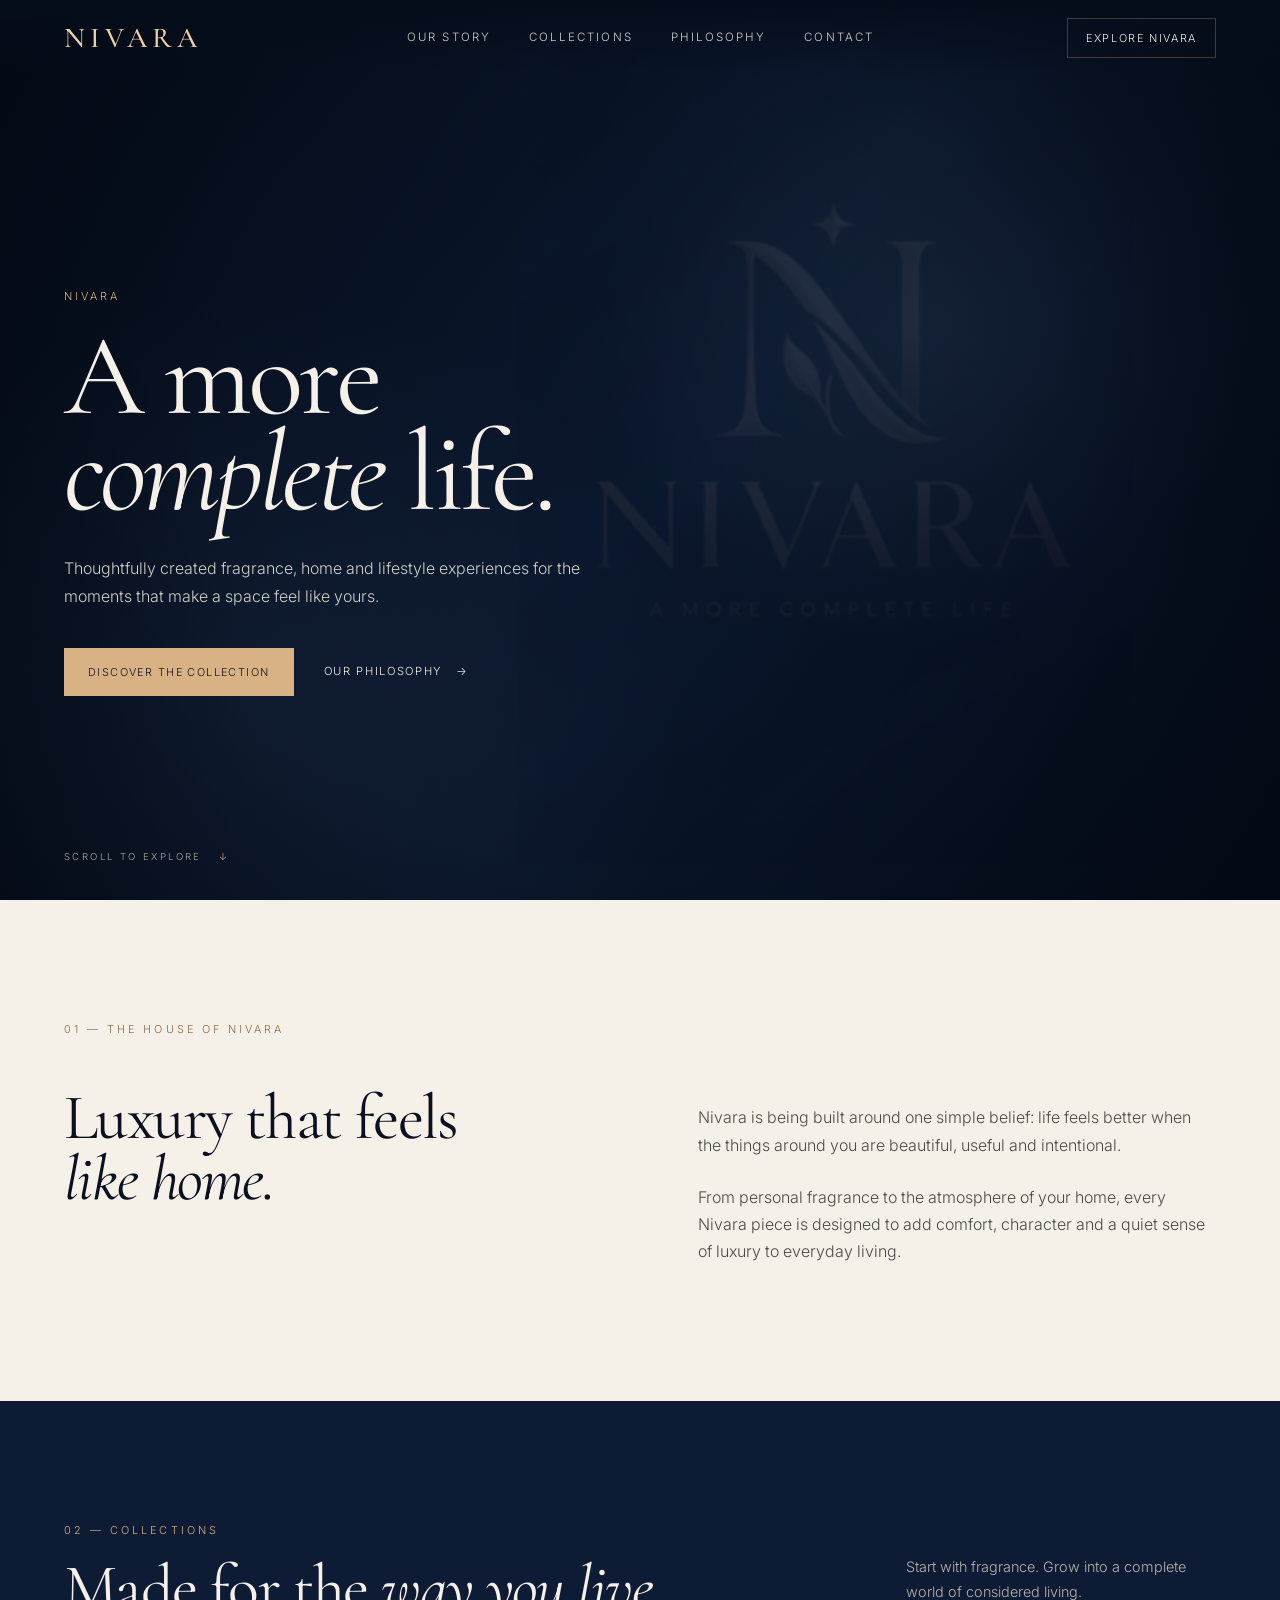
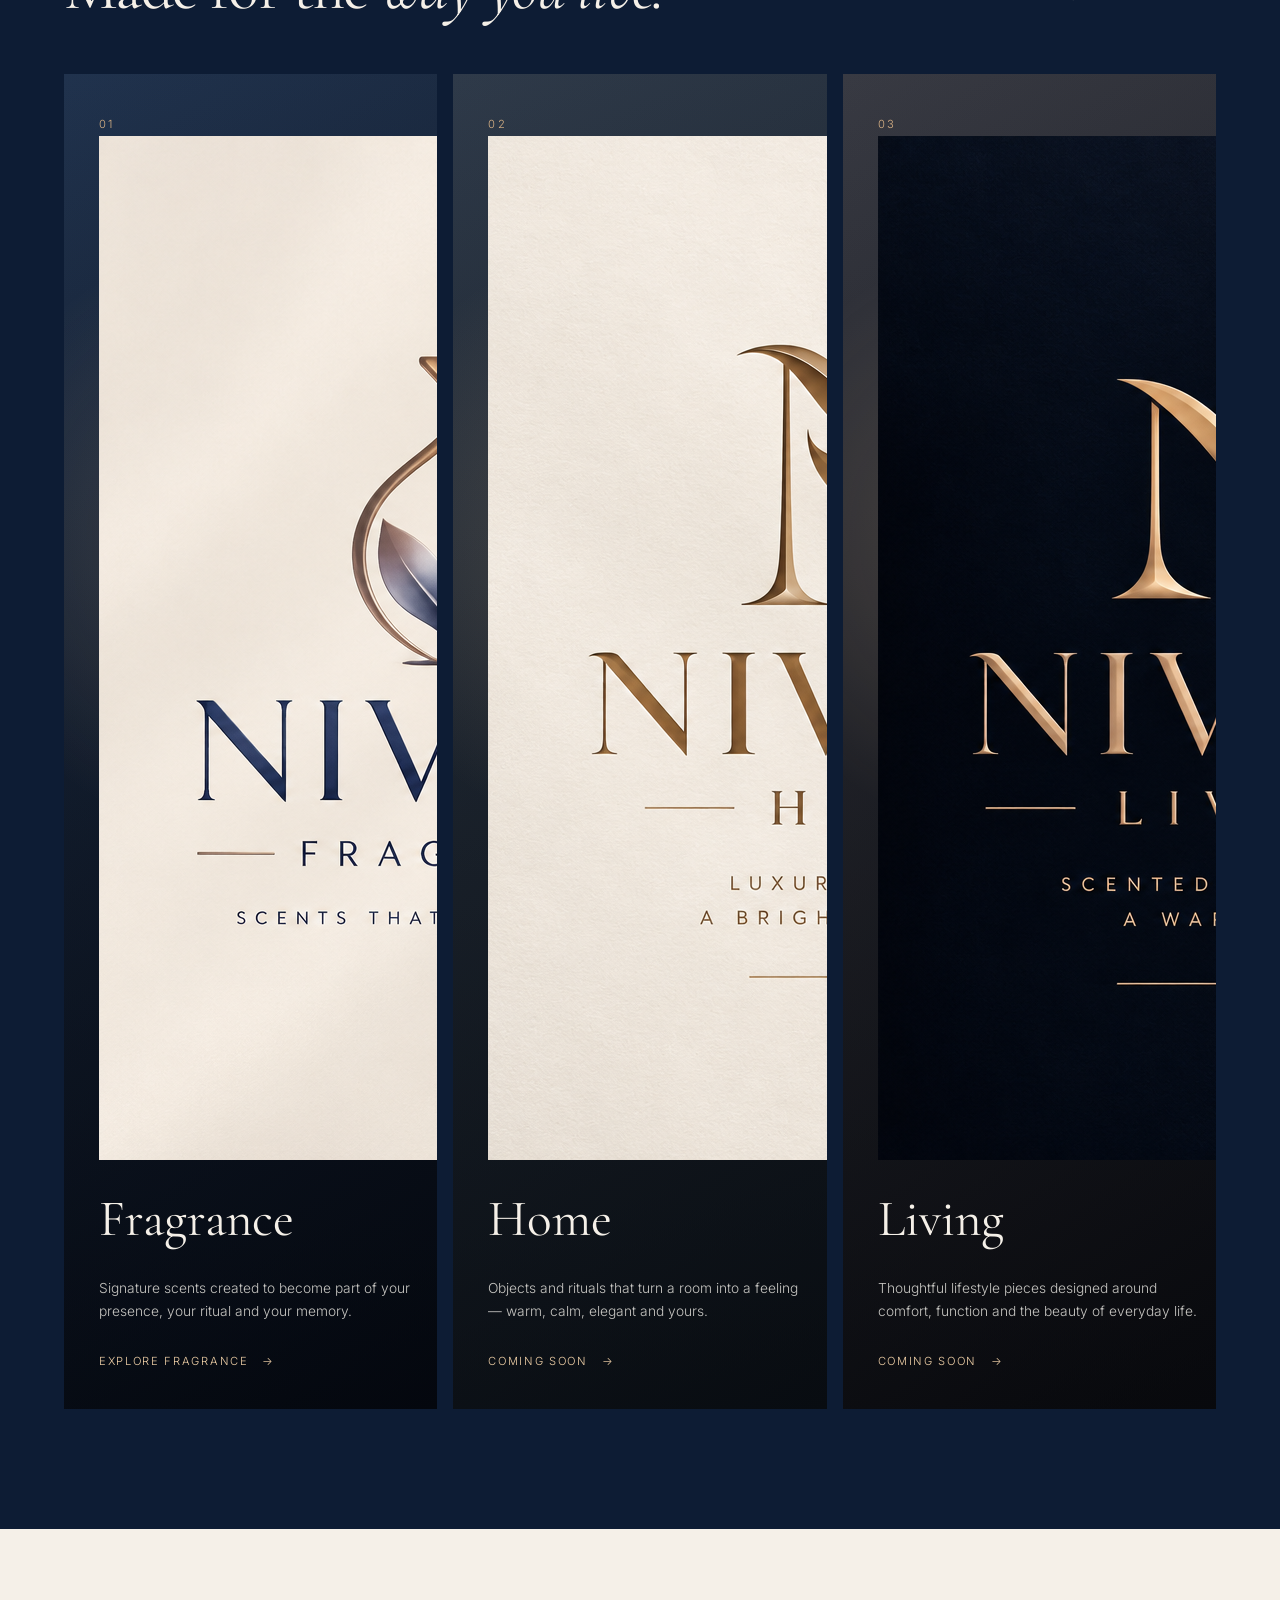
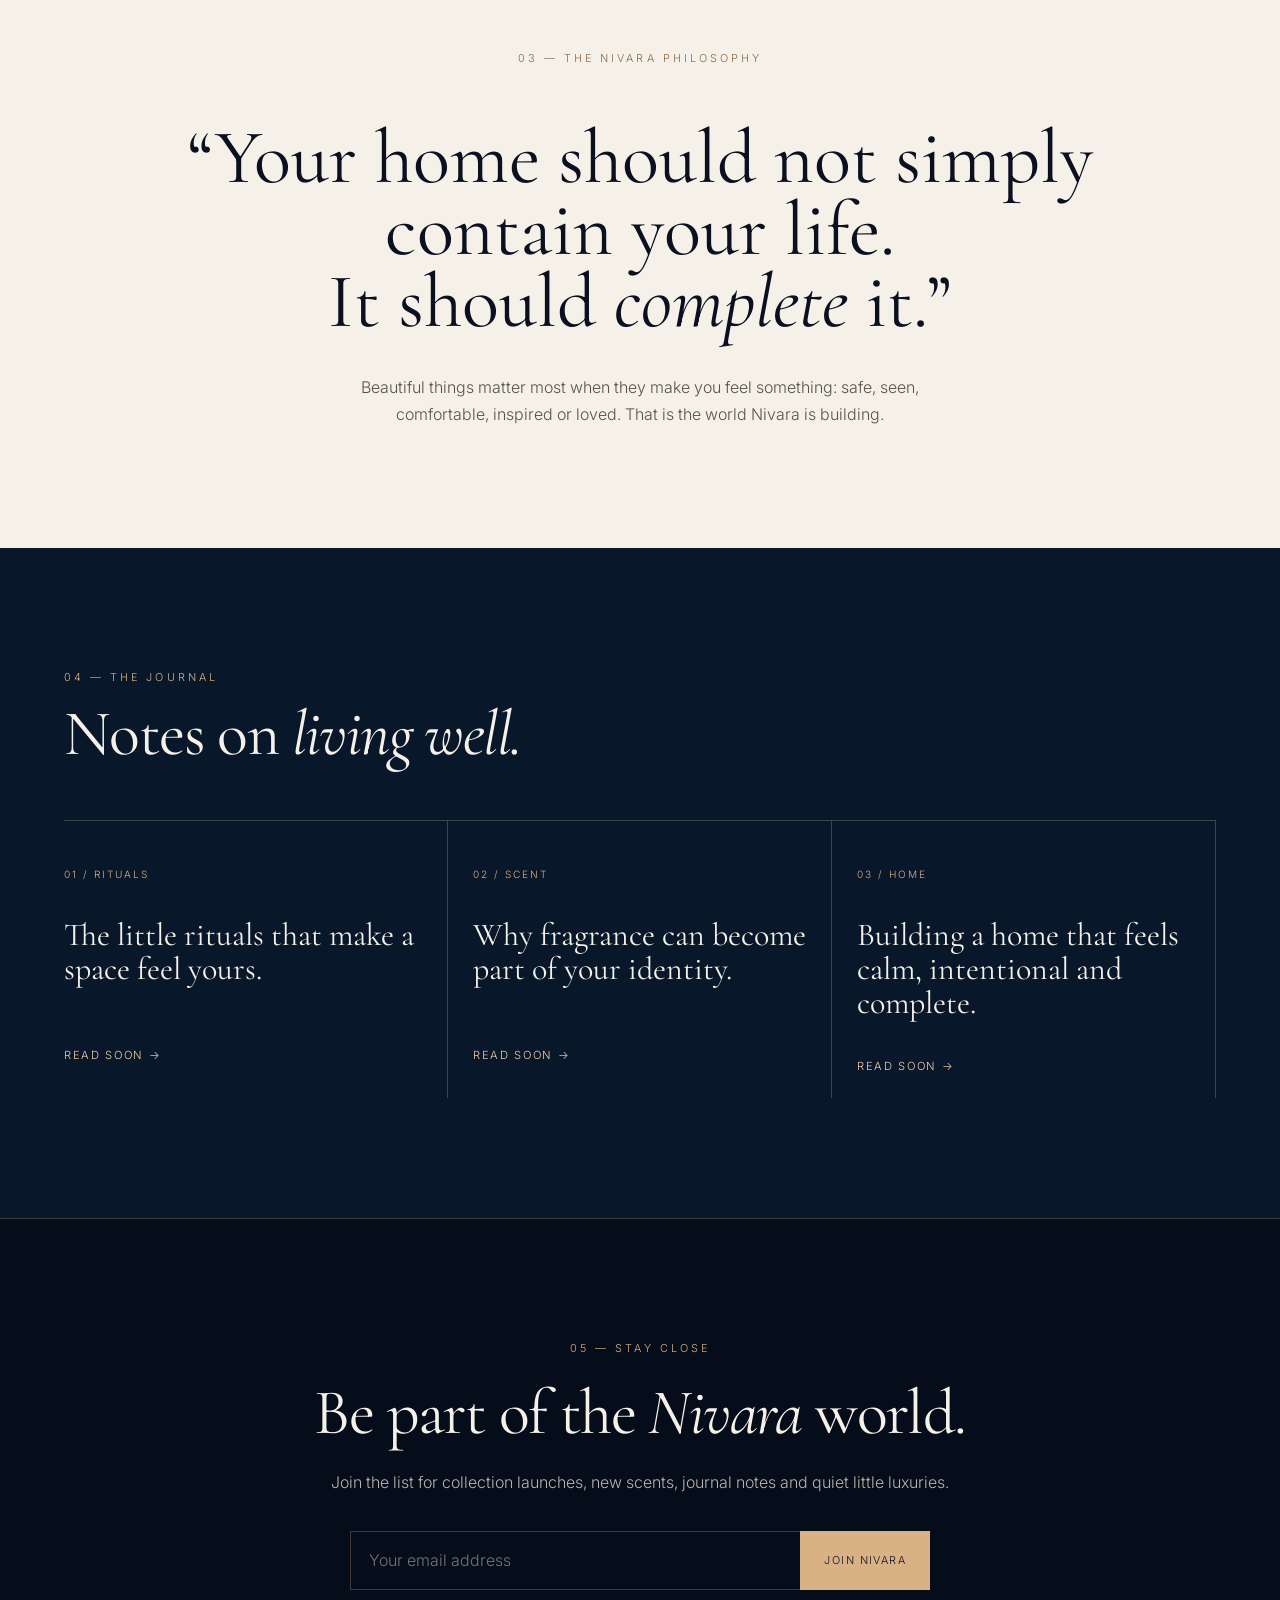
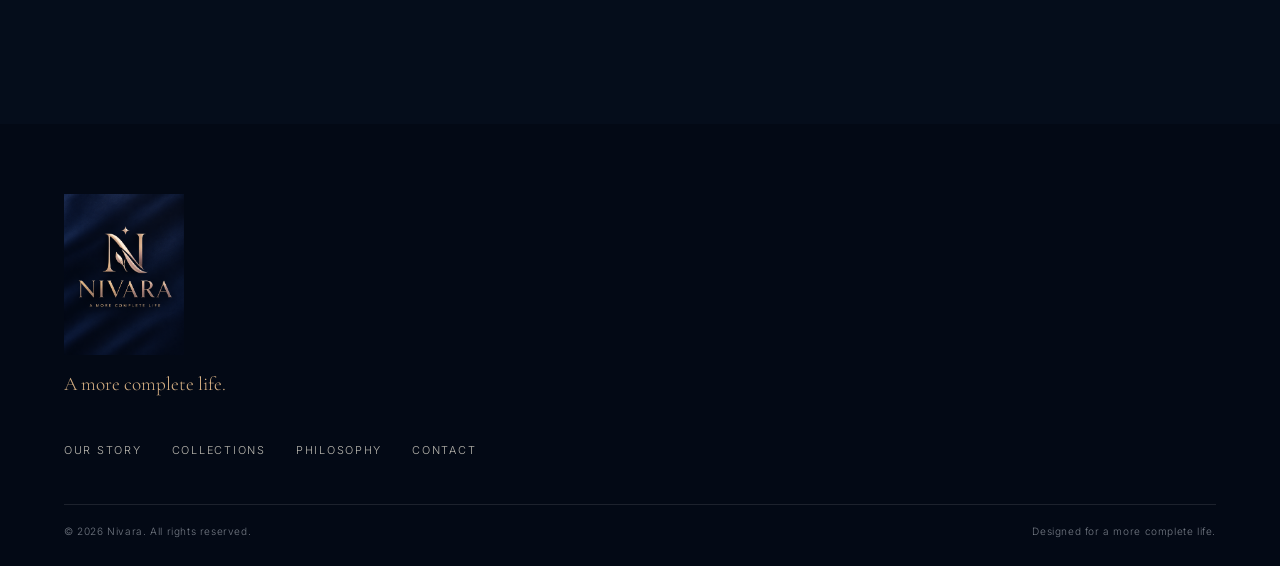
==== index.html @ 8390ea7c "Add logos to collection cards in index.html" ====
<!DOCTYPE html>
<html lang="en">
<head>
  <meta charset="UTF-8">
  <meta name="viewport" content="width=device-width, initial-scale=1.0">
  <meta name="description" content="Nivara — A more complete life. Discover considered fragrance, home and lifestyle pieces designed to make everyday living feel more beautiful, comfortable and complete.">
  <title>NIVARA — A More Complete Life</title>
  <link rel="icon" href="nivara-logo.png">
  <link rel="preconnect" href="https://fonts.googleapis.com">
  <link rel="preconnect" href="https://fonts.gstatic.com" crossorigin>
  <link href="https://fonts.googleapis.com/css2?family=Cormorant+Garamond:wght@400;500;600&family=Inter:wght@300;400;500;600&display=swap" rel="stylesheet">
  <link rel="stylesheet" href="style.css">
</head>
<body>
  <header class="site-header" id="top">
    <a class="brand brand-wordmark" href="#top" aria-label="Nivara home">NIVARA</a>
    <button class="menu-toggle" aria-label="Open menu" aria-expanded="false">☰</button>
    <nav class="nav" aria-label="Main navigation">
      <a href="#story">Our Story</a>
      <a href="#collections">Collections</a>
      <a href="#philosophy">Philosophy</a>
      <a href="#contact">Contact</a>
    </nav>
    <a class="header-cta" href="#collections">Explore Nivara</a>
  </header>

  <main>
    <section class="hero">
      <div class="hero-overlay"></div>
      <div class="hero-content">
        <p class="eyebrow">NIVARA</p>
        <h1>A more<br><em>complete</em> life.</h1>
        <p class="hero-copy">Thoughtfully created fragrance, home and lifestyle experiences for the moments that make a space feel like yours.</p>
        <div class="hero-actions">
          <a class="button button-gold" href="#collections">Discover the collection</a>
          <a class="text-link" href="#story">Our philosophy <span>→</span></a>
        </div>
      </div>
      <div class="scroll-note">SCROLL TO EXPLORE <span>↓</span></div>
    </section>

    <section class="intro section" id="story">
      <div class="section-kicker">01 — THE HOUSE OF NIVARA</div>
      <div class="intro-grid">
        <div>
          <h2>Luxury that feels<br><em>like home.</em></h2>
        </div>
        <div class="intro-text">
          <p>Nivara is being built around one simple belief: life feels better when the things around you are beautiful, useful and intentional.</p>
          <p>From personal fragrance to the atmosphere of your home, every Nivara piece is designed to add comfort, character and a quiet sense of luxury to everyday living.</p>
        </div>
      </div>
    </section>

    <section class="collections section" id="collections">
      <div class="section-heading">
        <div>
          <div class="section-kicker">02 — COLLECTIONS</div>
          <h2>Made for the <em>way you live.</em></h2>
        </div>
        <p>Start with fragrance. Grow into a complete world of considered living.</p>
      </div>

      <div class="collection-grid">
        <article class="collection-card fragrance">
          <div class="card-content">
            <span class="card-number">01</span>
            <img
  class="collection-logo"
  src="NIVARA%20FRAGRANCE%20LOGO.png"
  alt="Nivara Fragrance logo"
>
            <h3>Fragrance</h3>
            <p>Signature scents created to become part of your presence, your ritual and your memory.</p>
            <a href="#contact">Explore fragrance <span>→</span></a>
          </div>
        </article>

        <article class="collection-card home">
          <div class="card-content">
            <span class="card-number">02</span>
            <img
  class="collection-logo"
  src="NIVARA%20HOME%20LOGO.png"
  alt="Nivara Home logo"
>
            <h3>Home</h3>
            <p>Objects and rituals that turn a room into a feeling — warm, calm, elegant and yours.</p>
            <a href="#contact">Coming soon <span>→</span></a>
          </div>
        </article>

        <article class="collection-card living">
          <div class="card-content">
            <span class="card-number">03</span>
            <img
  class="collection-logo"
  src="NIVARA%20LIVING%20LOGO.png"
  alt="Nivara Living logo"
>
            <h3>Living</h3>
            <p>Thoughtful lifestyle pieces designed around comfort, function and the beauty of everyday life.</p>
            <a href="#contact">Coming soon <span>→</span></a>
          </div>
        </article>
      </div>
    </section>

    <section class="manifesto section" id="philosophy">
      <div class="manifesto-inner">
        <div class="section-kicker">03 — THE NIVARA PHILOSOPHY</div>
        <blockquote>“Your home should not simply contain your life.<br>It should <em>complete</em> it.”</blockquote>
        <p>Beautiful things matter most when they make you feel something: safe, seen, comfortable, inspired or loved. That is the world Nivara is building.</p>
      </div>
    </section>

    <section class="journal section">
      <div class="section-heading">
        <div>
          <div class="section-kicker">04 — THE JOURNAL</div>
          <h2>Notes on <em>living well.</em></h2>
        </div>
      </div>
      <div class="journal-grid">
        <article>
          <span>01 / RITUALS</span>
          <h3>The little rituals that make a space feel yours.</h3>
          <a href="#contact">Read soon →</a>
        </article>
        <article>
          <span>02 / SCENT</span>
          <h3>Why fragrance can become part of your identity.</h3>
          <a href="#contact">Read soon →</a>
        </article>
        <article>
          <span>03 / HOME</span>
          <h3>Building a home that feels calm, intentional and complete.</h3>
          <a href="#contact">Read soon →</a>
        </article>
      </div>
    </section>

    <section class="newsletter section" id="contact">
      <div class="newsletter-inner">
        <div class="section-kicker">05 — STAY CLOSE</div>
        <h2>Be part of the <em>Nivara</em> world.</h2>
        <p>Join the list for collection launches, new scents, journal notes and quiet little luxuries.</p>
        <form id="newsletter-form">
          <label class="sr-only" for="email">Email address</label>
          <input id="email" type="email" placeholder="Your email address" required>
          <button class="button button-gold" type="submit">Join Nivara</button>
        </form>
        <small id="form-message" aria-live="polite"></small>
      </div>
    </section>
  </main>

  <footer class="footer">
    <div class="footer-brand">
      <img src="nivara-logo.png" alt="Nivara">
      <p>A more complete life.</p>
    </div>
    <div class="footer-links">
      <a href="#story">Our Story</a>
      <a href="#collections">Collections</a>
      <a href="#philosophy">Philosophy</a>
      <a href="#contact">Contact</a>
    </div>
    <div class="footer-bottom">
      <span>© <span id="year"></span> Nivara. All rights reserved.</span>
      <span>Designed for a more complete life.</span>
    </div>
  </footer>

  <script src="script.js"></script>
</body>
</html>
---- style.css ----
:root {
  --navy: #071326;
  --navy-2: #0d1c34;
  --ink: #0a1020;
  --cream: #f5f0e8;
  --muted: #b8b5ae;
  --gold: #d8b184;
  --gold-light: #f0d0a7;
  --line: rgba(216, 177, 132, .28);
  --white: #fffaf2;
  --max: 1240px;
}

* { box-sizing: border-box; }
html { scroll-behavior: smooth; }
body {
  margin: 0;
  background: var(--navy);
  color: var(--cream);
  font-family: Inter, Arial, sans-serif;
  font-weight: 300;
  line-height: 1.7;
}
a { color: inherit; text-decoration: none; }
button, input { font: inherit; }

.site-header {
  position: absolute;
  inset: 0 0 auto;
  z-index: 50;
  display: grid;
  grid-template-columns: 150px 1fr auto;
  align-items: center;
  gap: 30px;
  padding: 18px 5vw;
  background: linear-gradient(180deg, rgba(5,13,27,.94), rgba(5,13,27,.45), transparent);
}
.brand-wordmark {
  color: var(--gold-light);
  font-family: "Cormorant Garamond", Georgia, serif;
  font-size: 1.8rem;
  font-weight: 500;
  letter-spacing: .18em;
  line-height: 1;
}
.nav {
  justify-self: center;
  display: flex;
  gap: 38px;
  font-size: .72rem;
  letter-spacing: .18em;
  text-transform: uppercase;
}
.nav a { opacity: .85; transition: color .25s, opacity .25s; }
.nav a:hover { color: var(--gold-light); opacity: 1; }
.header-cta {
  border: 1px solid var(--line);
  padding: 10px 18px;
  font-size: .68rem;
  letter-spacing: .15em;
  text-transform: uppercase;
}
.menu-toggle { display: none; background: none; border: 0; color: var(--cream); font-size: 1.5rem; }

.hero {
  min-height: 100vh;
  position: relative;
  display: grid;
  place-items: center;
  overflow: hidden;
  background:
    radial-gradient(circle at 72% 36%, rgba(69,93,128,.22), transparent 30%),
    radial-gradient(circle at 20% 80%, rgba(42,62,93,.28), transparent 34%),
    linear-gradient(120deg, #050d1b, #0b1930 54%, #050d1b);
}
.hero::before {
  content: "";
  position: absolute;
  inset: 0;
  background-image: url("nivara-logo.png");
  background-repeat: no-repeat;
  background-position: 78% 50%;
  background-size: min(48vw, 620px);
  opacity: .07;
  filter: blur(1px);
}
.hero-overlay {
  position: absolute; inset: 0;
  background: radial-gradient(circle at center, transparent 0, rgba(3,8,17,.2) 55%, rgba(3,8,17,.72) 100%);
}
.hero-content {
  position: relative;
  z-index: 2;
  width: min(var(--max), 90vw);
  padding-top: 8vh;
}
.eyebrow, .section-kicker {
  color: var(--gold);
  font-size: .68rem;
  letter-spacing: .28em;
  text-transform: uppercase;
}
.hero h1 {
  font-family: "Cormorant Garamond", Georgia, serif;
  font-size: clamp(4rem, 9vw, 8.8rem);
  font-weight: 400;
  line-height: .83;
  letter-spacing: -.035em;
  margin: 24px 0 35px;
}
em { font-weight: 400; }
.hero-copy {
  max-width: 530px;
  color: #d0cfc9;
  font-size: 1rem;
}
.hero-actions { display: flex; align-items: center; gap: 30px; margin-top: 38px; }
.button {
  display: inline-block;
  border: 1px solid var(--gold);
  padding: 14px 23px;
  cursor: pointer;
  letter-spacing: .13em;
  text-transform: uppercase;
  font-size: .68rem;
}
.button-gold { background: var(--gold); color: #101523; }
.text-link, .collection-card a, .journal a {
  font-size: .7rem;
  letter-spacing: .15em;
  text-transform: uppercase;
}
.text-link span, .collection-card a span { margin-left: 9px; }
.scroll-note {
  position: absolute;
  z-index: 2;
  bottom: 35px;
  left: 5vw;
  font-size: .6rem;
  letter-spacing: .25em;
  color: #aaa9a5;
}
.scroll-note span { margin-left: 12px; color: var(--gold); }

.section { padding: 120px 5vw; }
.intro { background: var(--cream); color: var(--ink); }
.intro .section-kicker { color: #8c6845; }
.intro-grid, .section-heading {
  max-width: var(--max);
  margin: 0 auto;
}
.intro-grid {
  display: grid;
  grid-template-columns: 1fr 1fr;
  gap: 9vw;
  margin-top: 50px;
}
h2 {
  font-family: "Cormorant Garamond", Georgia, serif;
  font-weight: 400;
  font-size: clamp(3rem, 5vw, 5.3rem);
  line-height: .95;
  letter-spacing: -.025em;
  margin: 0;
}
.intro-text { max-width: 520px; font-size: 1rem; color: #4b4b49; }
.intro-text p + p { margin-top: 25px; }

.collections { background: var(--navy-2); }
.section-heading {
  display: flex;
  justify-content: space-between;
  align-items: end;
  gap: 50px;
  margin-bottom: 55px;
}
.section-heading h2 { margin-top: 18px; }
.section-heading > p { max-width: 310px; color: var(--muted); font-size: .9rem; }
.collection-grid {
  max-width: var(--max);
  margin: auto;
  display: grid;
  grid-template-columns: repeat(3, 1fr);
  gap: 16px;
}
.collection-card {
  min-height: 520px;
  position: relative;
  overflow: hidden;
  display: flex;
  align-items: end;
  background: #101f38;
}
.collection-card::before {
  content: "";
  position: absolute;
  inset: 0;
  background: radial-gradient(circle at 50% 35%, rgba(222,186,143,.22), transparent 34%),
              linear-gradient(160deg, rgba(255,255,255,.04), rgba(0,0,0,.52));
  transition: transform .6s;
}
.collection-card:hover::before { transform: scale(1.06); }
.collection-card.fragrance { background: linear-gradient(145deg, #172a46, #080f1d); }
.collection-card.home { background: linear-gradient(145deg, #263242, #111923); }
.collection-card.living { background: linear-gradient(145deg, #30323b, #10121a); }
.card-content { position: relative; z-index: 2; padding: 35px; }
.card-number { color: var(--gold); font-size: .7rem; letter-spacing: .2em; }
.card-label { font-size: .62rem; letter-spacing: .25em; color: #c9c4bb; }
.card-content h3 {
  font-family: "Cormorant Garamond", Georgia, serif;
  font-size: 3.2rem;
  font-weight: 400;
  margin: 8px 0;
}
.card-content p:not(.card-label) { color: #c7c6c2; font-size: .86rem; max-width: 320px; }
.collection-card a { color: var(--gold-light); display: inline-block; margin-top: 15px; }

.manifesto {
  background: var(--cream);
  color: var(--ink);
  text-align: center;
}
.manifesto-inner { max-width: 920px; margin: auto; }
.manifesto .section-kicker { color: #8c6845; }
blockquote {
  margin: 55px 0 35px;
  font-family: "Cormorant Garamond", Georgia, serif;
  font-size: clamp(2.8rem, 6vw, 6rem);
  line-height: .94;
  font-weight: 400;
}
.manifesto-inner > p { max-width: 620px; margin: auto; color: #55534f; }

.journal { background: #09172b; }
.journal-grid {
  max-width: var(--max);
  margin: 0 auto;
  display: grid;
  grid-template-columns: repeat(3, 1fr);
  border-top: 1px solid var(--line);
}
.journal-grid article { padding: 38px 25px 20px 0; border-right: 1px solid var(--line); }
.journal-grid article + article { padding-left: 25px; }
.journal-grid span { color: var(--gold); font-size: .63rem; letter-spacing: .2em; }
.journal-grid h3 {
  font-family: "Cormorant Garamond", Georgia, serif;
  font-weight: 400;
  font-size: 2rem;
  line-height: 1.05;
  min-height: 90px;
}
.journal-grid a { color: var(--gold-light); }

.newsletter {
  background: #050d1b;
  text-align: center;
  border-top: 1px solid var(--line);
}
.newsletter-inner { max-width: 720px; margin: auto; }
.newsletter h2 { margin: 25px 0; }
.newsletter p { color: var(--muted); }
form { display: flex; max-width: 580px; margin: 35px auto 0; }
input {
  flex: 1;
  background: transparent;
  border: 1px solid var(--line);
  border-right: 0;
  color: var(--cream);
  padding: 15px 18px;
  outline: none;
}
input:focus { border-color: var(--gold); }
form .button { white-space: nowrap; }
#form-message { display: block; margin-top: 14px; color: var(--gold-light); }

.footer { padding: 70px 5vw 25px; background: #030915; }
.footer-brand img { width: 120px; }
.footer-brand p { color: var(--gold); font-family: "Cormorant Garamond", Georgia, serif; font-size: 1.2rem; margin: 5px 0 40px; }
.footer-links { display: flex; gap: 30px; flex-wrap: wrap; font-size: .68rem; text-transform: uppercase; letter-spacing: .16em; color: #bbb8b0; }
.footer-bottom {
  display: flex;
  justify-content: space-between;
  border-top: 1px solid rgba(255,255,255,.1);
  margin-top: 45px;
  padding-top: 18px;
  color: #747a84;
  font-size: .63rem;
  letter-spacing: .06em;
}
.sr-only { position: absolute; width: 1px; height: 1px; padding: 0; margin: -1px; overflow: hidden; clip: rect(0,0,0,0); white-space: nowrap; border: 0; }

@media (max-width: 800px) {
  .site-header { grid-template-columns: 1fr auto; }
  .nav, .header-cta { display: none; }
  .menu-toggle { display: block; }
  .nav.open {
    display: flex;
    position: absolute;
    top: 76px;
    left: 5vw;
    right: 5vw;
    padding: 25px;
    background: #071326;
    flex-direction: column;
    gap: 18px;
    border: 1px solid var(--line);
  }
  .hero-content { padding-top: 12vh; }
  .hero::before { background-position: 50% 55%; background-size: 95vw; }
  .intro-grid, .collection-grid, .journal-grid { grid-template-columns: 1fr; }
  .intro-grid { gap: 40px; }
  .section { padding: 85px 6vw; }
  .section-heading { display: block; }
  .section-heading > p { margin-top: 25px; }
  .collection-card { min-height: 420px; }
  .journal-grid article, .journal-grid article + article { border-right: 0; border-bottom: 1px solid var(--line); padding: 30px 0; }
  .journal-grid h3 { min-height: auto; }
  form { flex-direction: column; gap: 10px; }
  input { border-right: 1px solid var(--line); }
  .footer-bottom { display: block; }
  .footer-bottom span { display: block; margin-top: 8px; }
}
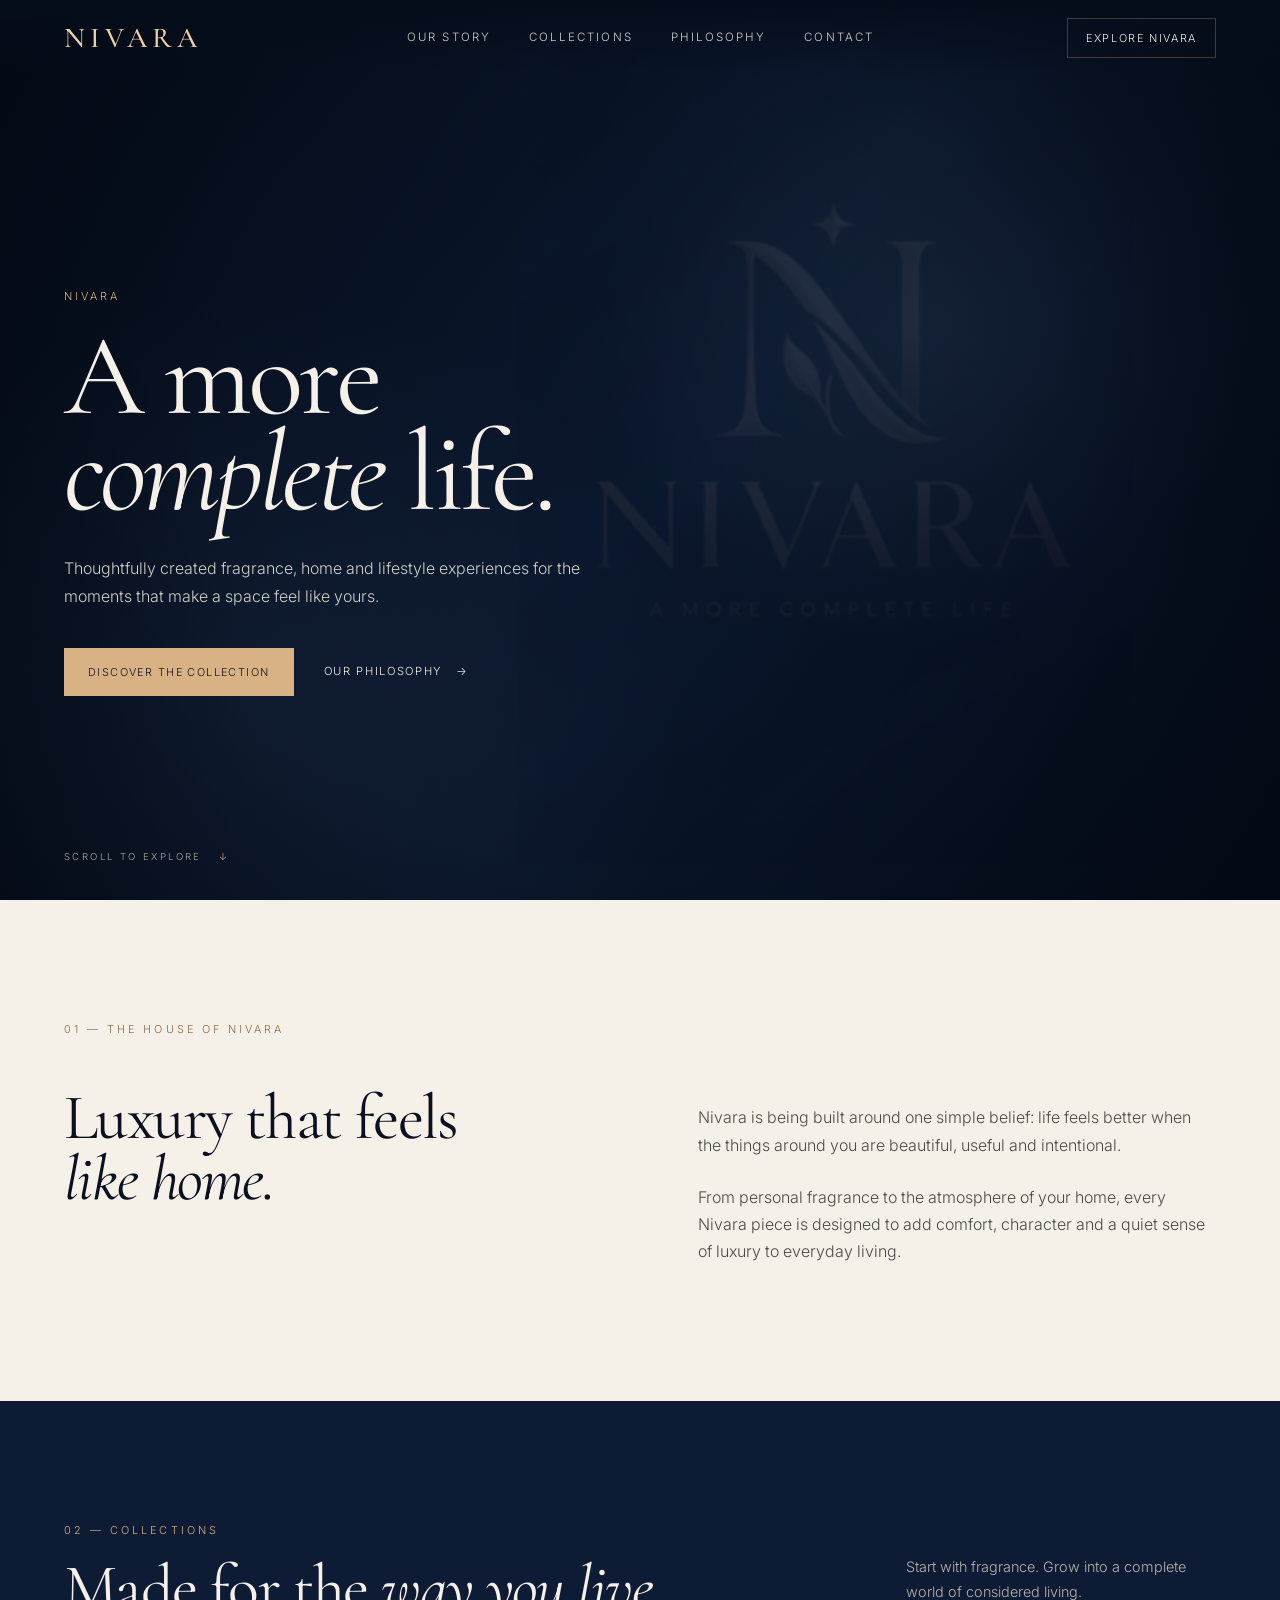
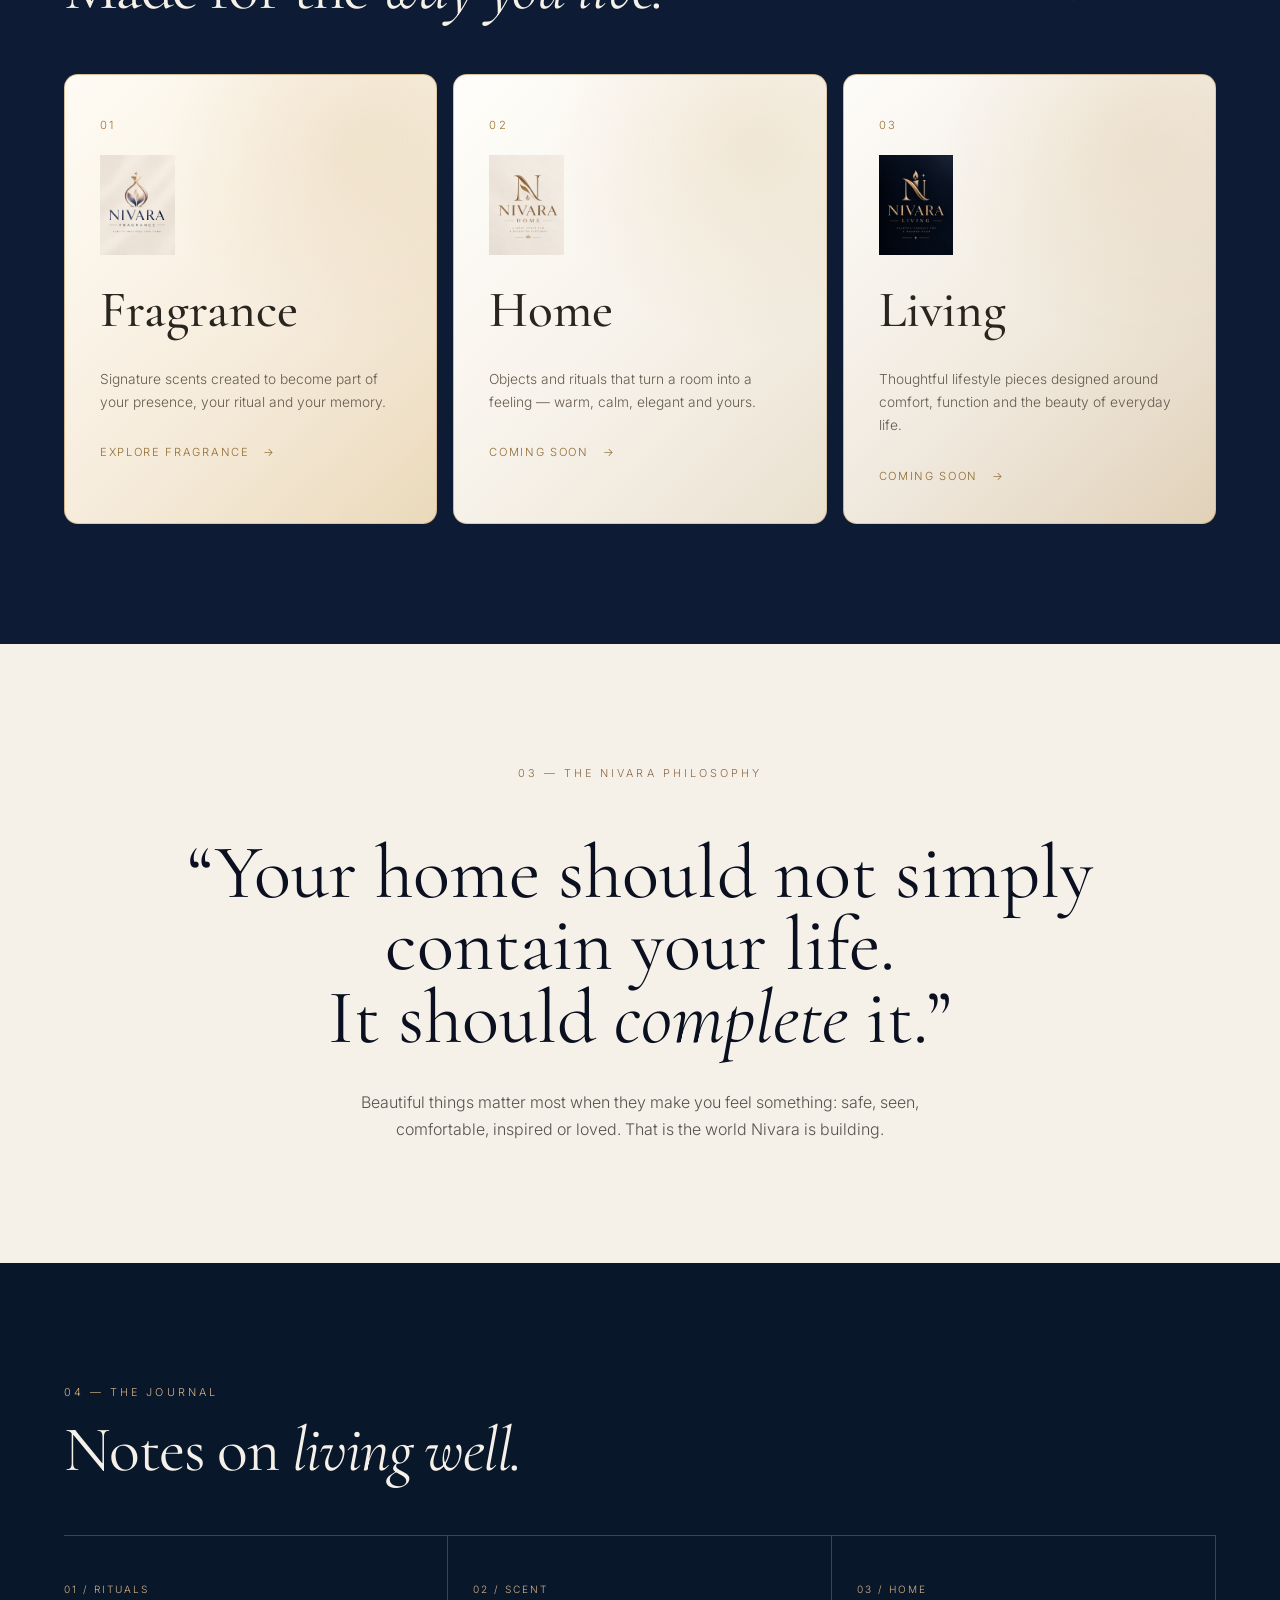
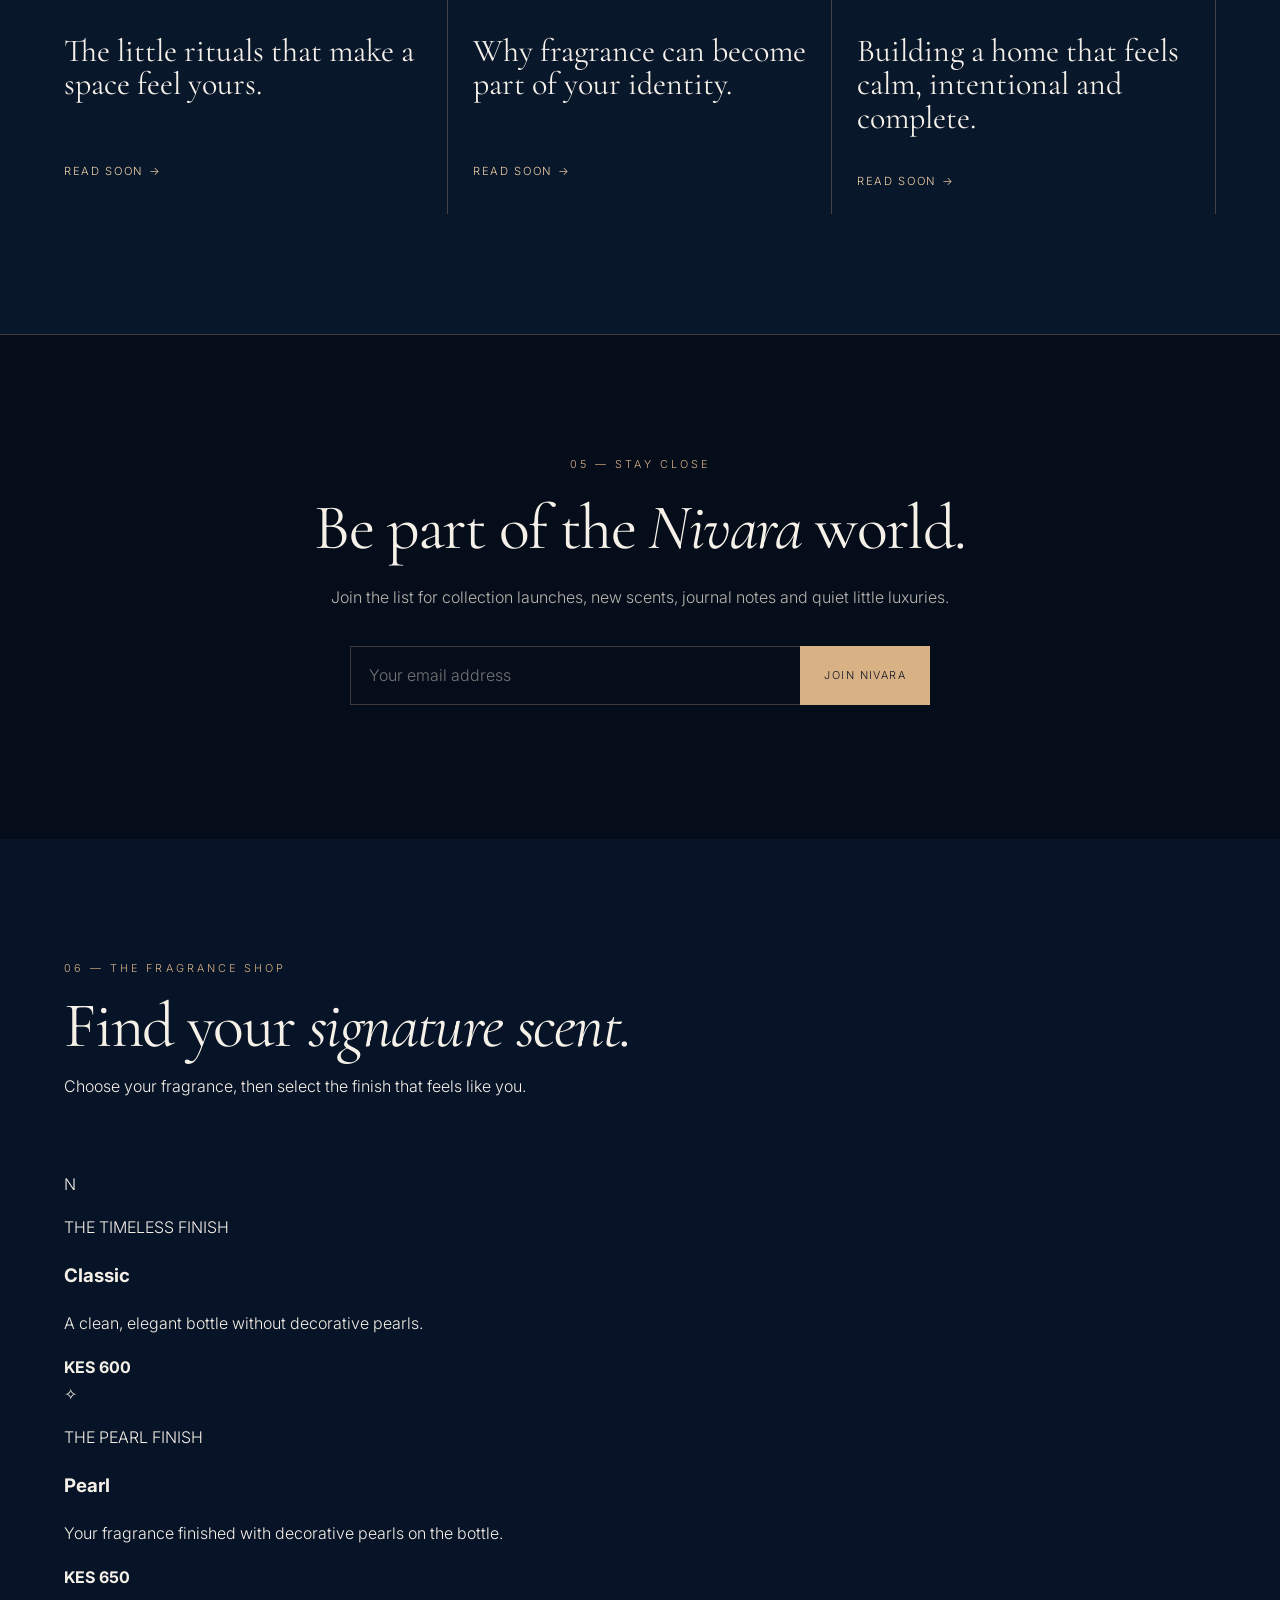
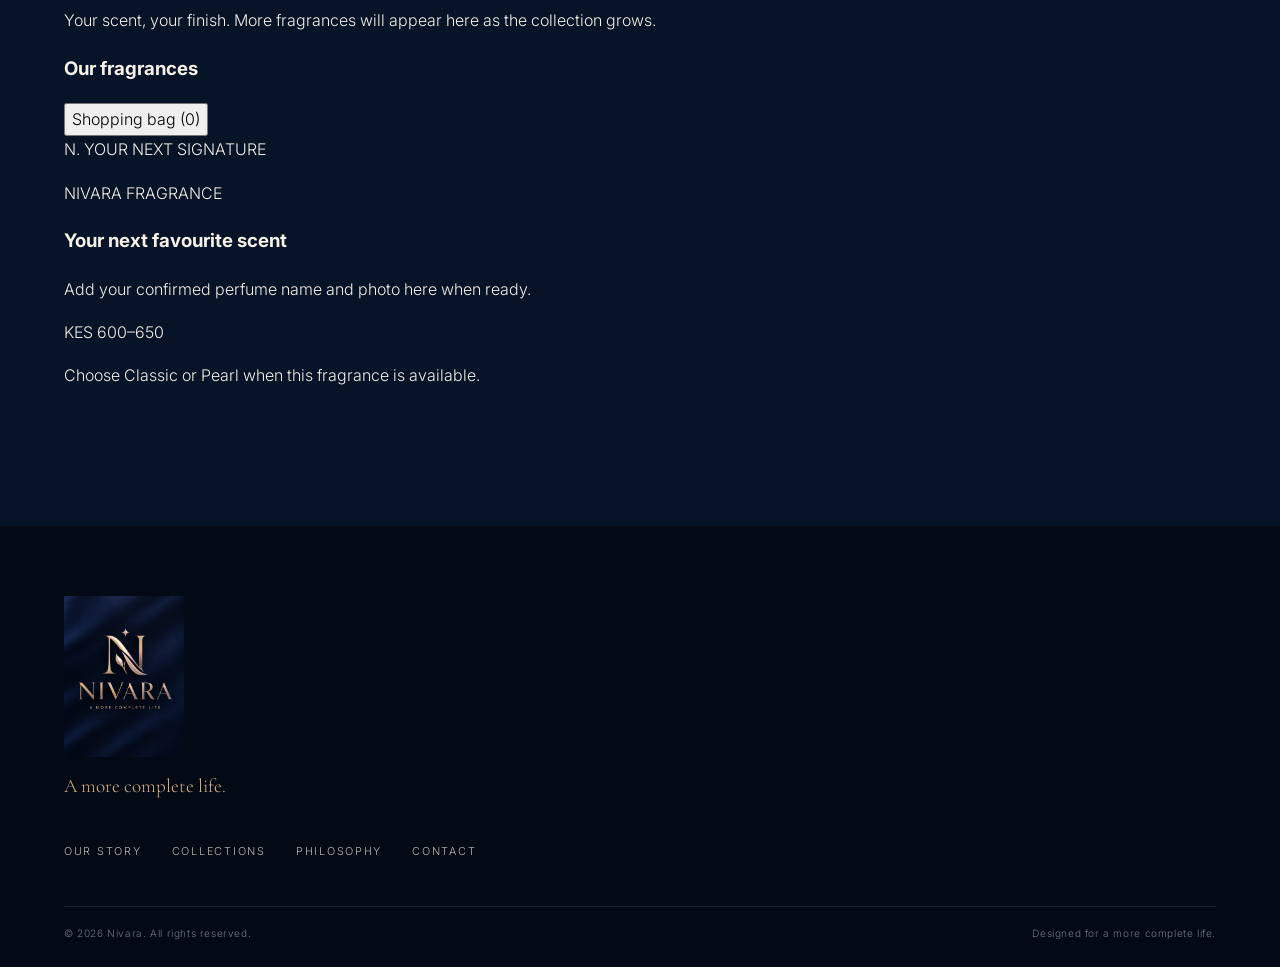
==== commit e3e3693e: "Add NIVARA fragrance shop section to index.html Added a new section for the NIVARA fragrance shop wi" ====
--- a/index.html
+++ b/index.html
@@ -153,6 +153,78 @@
         <small id="form-message" aria-live="polite"></small>
       </div>
     </section>
+    
+    <!-- NIVARA FRAGRANCE SHOP -->
+    <section class="shop section" id="shop">
+      <div class="section-kicker">06 — THE FRAGRANCE SHOP</div>
+
+      <div class="section-heading">
+        <div>
+          <h2>Find your <em>signature scent.</em></h2>
+          <p>Choose your fragrance, then select the finish that feels like you.</p>
+        </div>
+      </div>
+
+      <div class="finish-guide">
+        <article class="finish-card">
+          <div class="finish-symbol classic-symbol">N</div>
+          <p class="finish-label">THE TIMELESS FINISH</p>
+          <h3>Classic</h3>
+          <p>A clean, elegant bottle without decorative pearls.</p>
+          <strong>KES 600</strong>
+        </article>
+
+        <article class="finish-card pearl-finish">
+          <div class="finish-symbol pearl-symbol">✧</div>
+          <p class="finish-label">THE PEARL FINISH</p>
+          <h3>Pearl</h3>
+          <p>Your fragrance finished with decorative pearls on the bottle.</p>
+          <strong>KES 650</strong>
+        </article>
+      </div>
+
+      <div class="shop-notice">
+        <p>Your scent, your finish. More fragrances will appear here as the collection grows.</p>
+      </div>
+
+      <div class="shop-toolbar">
+        <h3>Our fragrances</h3>
+        <button class="cart-toggle" id="cart-toggle" type="button">
+          Shopping bag (<span id="cart-count">0</span>)
+        </button>
+      </div>
+
+      <div class="product-grid" id="product-grid">
+        <article class="product-card product-placeholder">
+          <div class="product-art">
+            <span class="product-monogram">N.</span>
+            <span class="product-art-note">YOUR NEXT SIGNATURE</span>
+          </div>
+          <div class="product-info">
+            <p class="product-category">NIVARA FRAGRANCE</p>
+            <h3>Your next favourite scent</h3>
+            <p>Add your confirmed perfume name and photo here when ready.</p>
+            <span class="product-price">KES 600–650</span>
+            <p class="product-note">Choose Classic or Pearl when this fragrance is available.</p>
+          </div>
+        </article>
+      </div>
+
+      <aside class="cart-panel" id="cart-panel" aria-label="Shopping cart" hidden>
+        <div class="cart-heading">
+          <h3>Your shopping bag</h3>
+          <button type="button" id="cart-close" aria-label="Close shopping bag">×</button>
+        </div>
+        <div id="cart-items"></div>
+        <div class="cart-total">
+          <span>Subtotal</span>
+          <strong id="cart-total">KES 0</strong>
+        </div>
+        <p class="cart-note">Delivery charges are not included. Checkout will be added in Phase 2.</p>
+        <button type="button" class="button button-gold" id="continue-shopping">Continue shopping</button>
+      </aside>
+    </section>
+    <!-- END NIVARA FRAGRANCE SHOP -->
   </main>
 
   <footer class="footer">
--- a/style.css
+++ b/style.css
@@ -183,37 +183,91 @@
   grid-template-columns: repeat(3, 1fr);
   gap: 16px;
 }
+
 .collection-card {
-  min-height: 520px;
   position: relative;
   overflow: hidden;
-  display: flex;
-  align-items: end;
-  background: #101f38;
-}
+  background: linear-gradient(
+    145deg,
+    #17243a 0%,
+    #101a2b 55%,
+    #0b1321 100%
+  );
+  border: 1px solid rgba(180, 139, 75, 0.45);
+  border-radius: 14px;
+  transition:
+    transform 0.3s ease,
+    border-color 0.3s ease,
+    box-shadow 0.3s ease;
+}
+
 .collection-card::before {
   content: "";
   position: absolute;
   inset: 0;
-  background: radial-gradient(circle at 50% 35%, rgba(222,186,143,.22), transparent 34%),
-              linear-gradient(160deg, rgba(255,255,255,.04), rgba(0,0,0,.52));
-  transition: transform .6s;
-}
+  background:
+    radial-gradient(
+      circle at 80% 15%,
+      rgba(205, 166, 104, 0.18),
+      transparent 42%
+    ),
+    linear-gradient(
+      145deg,
+      rgba(255, 255, 255, 0.25),
+      rgba(255, 255, 255, 0.02)
+    );
+  transition: transform 0.6s;
+  pointer-events: none;
+}
+
 .collection-card:hover::before { transform: scale(1.06); }
-.collection-card.fragrance { background: linear-gradient(145deg, #172a46, #080f1d); }
-.collection-card.home { background: linear-gradient(145deg, #263242, #111923); }
-.collection-card.living { background: linear-gradient(145deg, #30323b, #10121a); }
+
+/* Elegant cream and gold collection backgrounds */
+.collection-card.fragrance {
+  background: linear-gradient(135deg, #fffaf0 0%, #f5ead8 55%, #ead8b9 100%);
+}
+
+.collection-card.home {
+  background: linear-gradient(135deg, #fffdf8 0%, #f5f0e6 55%, #e9dfce 100%);
+}
+
+.collection-card.living {
+  background: linear-gradient(135deg, #fdfbf7 0%, #eee6d9 55%, #e0d0b7 100%);
+}
+
 .card-content { position: relative; z-index: 2; padding: 35px; }
-.card-number { color: var(--gold); font-size: .7rem; letter-spacing: .2em; }
-.card-label { font-size: .62rem; letter-spacing: .25em; color: #c9c4bb; }
+
+/* Nivara collection logos */
+.collection-logo {
+  display: block;
+  width: 160px;
+  height: 100px;
+  object-fit: contain;
+  object-position: left center;
+  margin: 18px 0 12px;
+}
+
+/* Smaller logos on mobile screens */
+@media (max-width: 600px) {
+  .collection-logo {
+    width: 130px;
+    height: 82px;
+  }
+}
+
+.card-number { color: #9a7136; font-size: .7rem; letter-spacing: .2em; }
+.card-label { font-size: .62rem; letter-spacing: .25em; color: #79684e; }
 .card-content h3 {
   font-family: "Cormorant Garamond", Georgia, serif;
   font-size: 3.2rem;
-  font-weight: 400;
+  font-weight: 500;
+  color: #29251f;
   margin: 8px 0;
-}
-.card-content p:not(.card-label) { color: #c7c6c2; font-size: .86rem; max-width: 320px; }
-.collection-card a { color: var(--gold-light); display: inline-block; margin-top: 15px; }
+  position: relative;
+  z-index: 3;
+}
+.card-content p:not(.card-label) { color: #655b4e; font-size: .86rem; max-width: 320px; }
+.collection-card a { color: #916b32; display: inline-block; margin-top: 15px; }
 
 .manifesto {
   background: var(--cream);
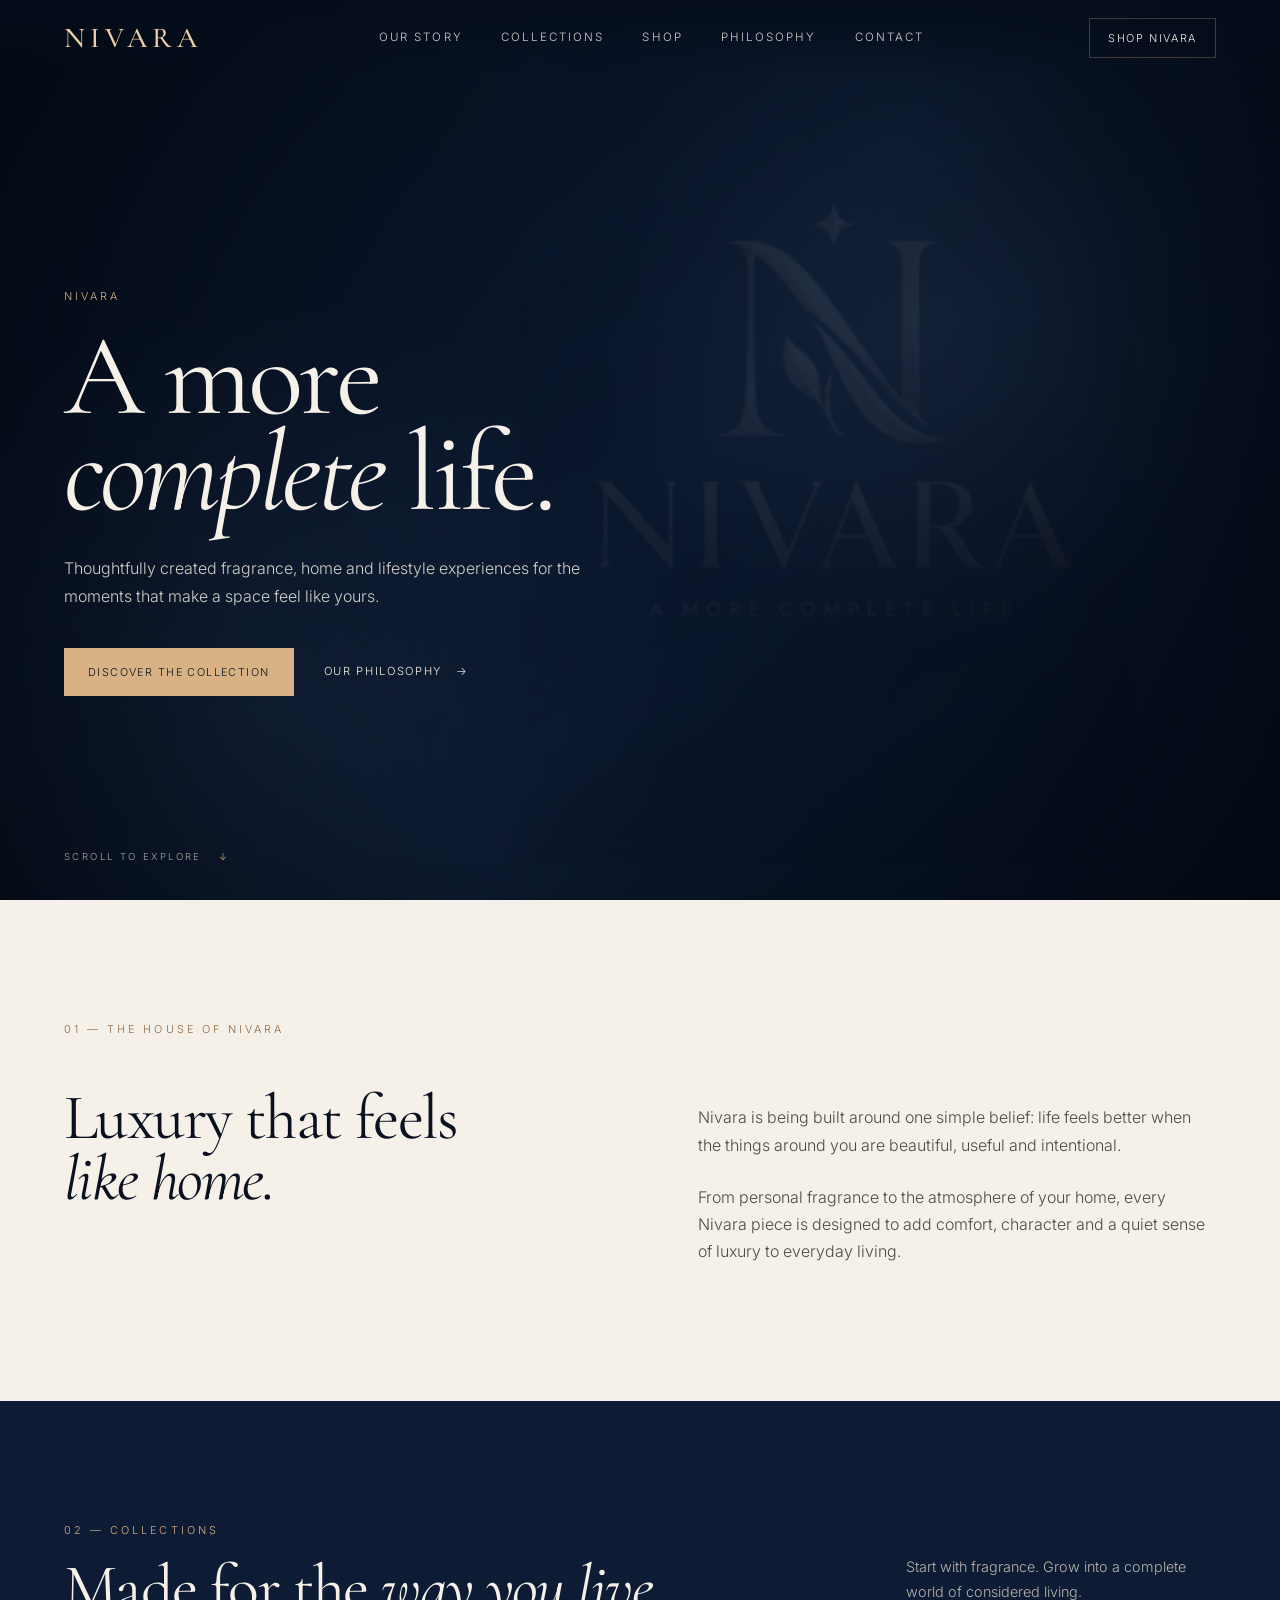
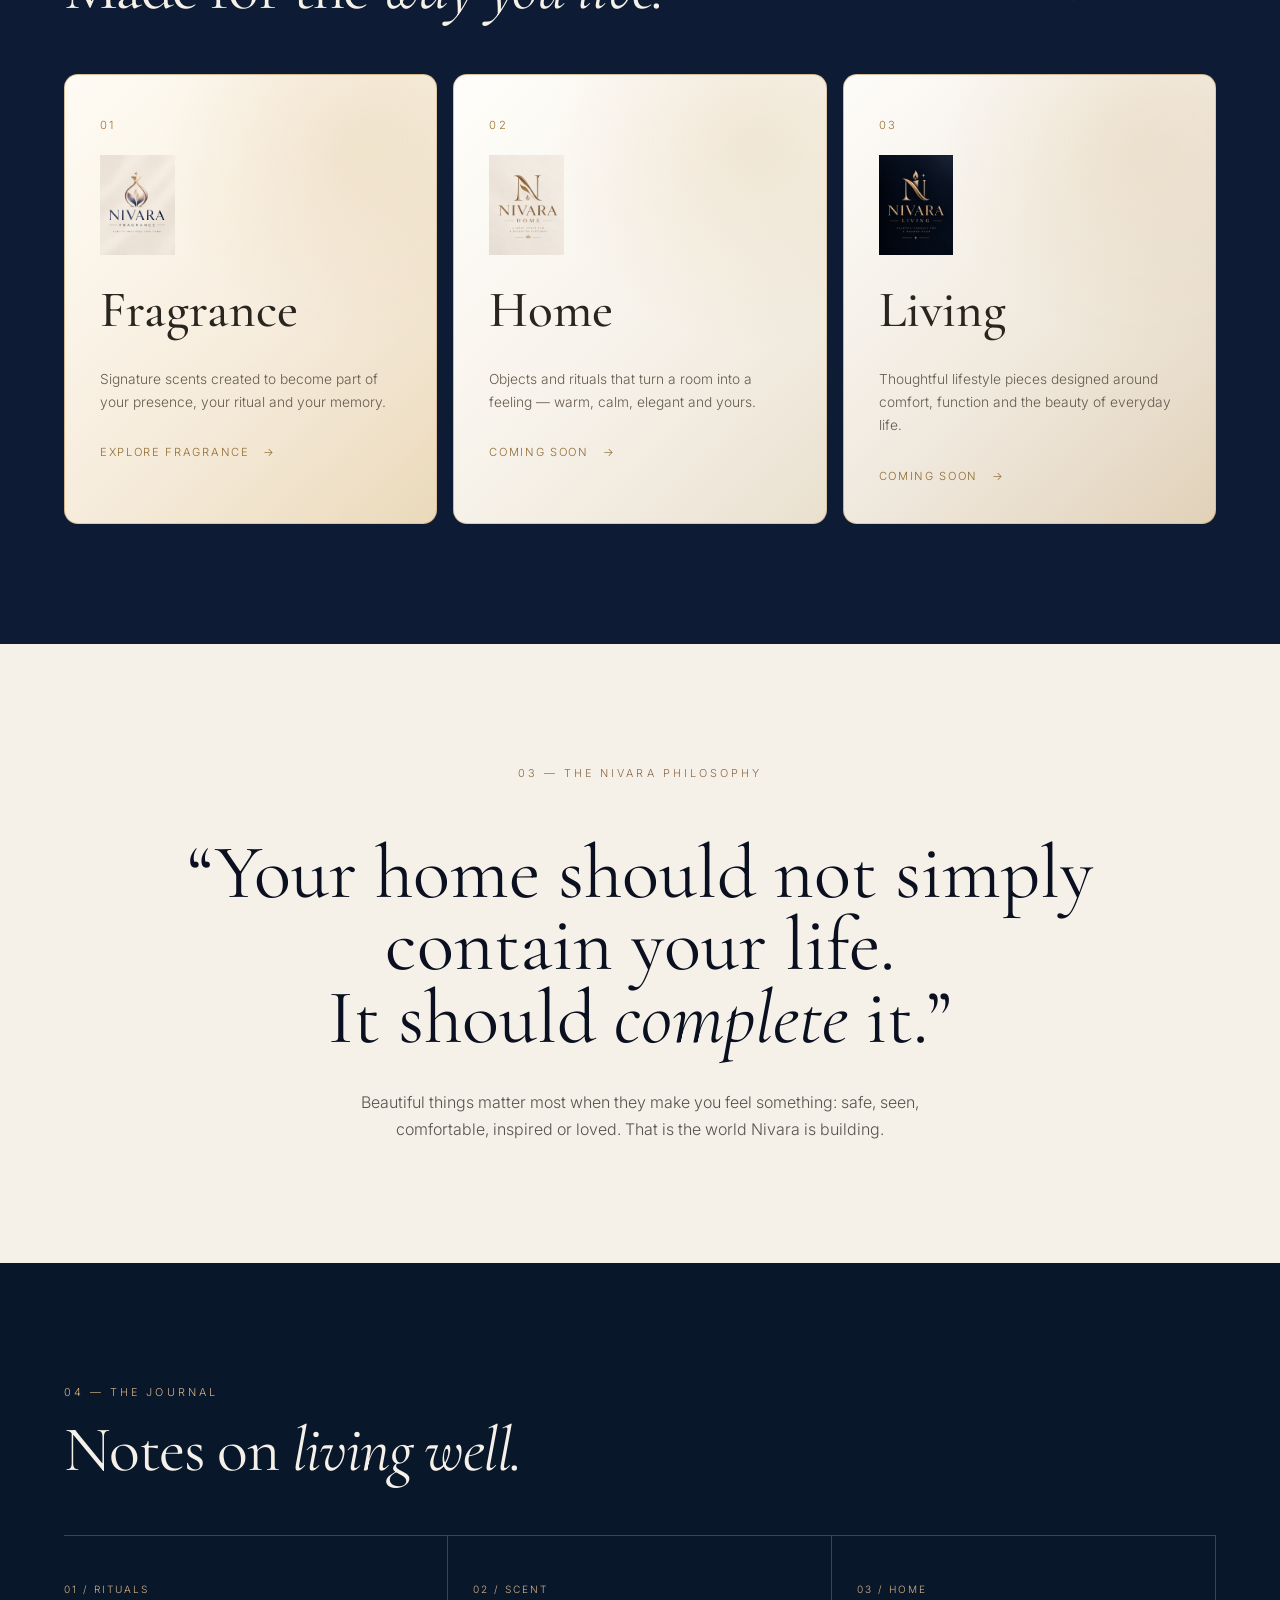
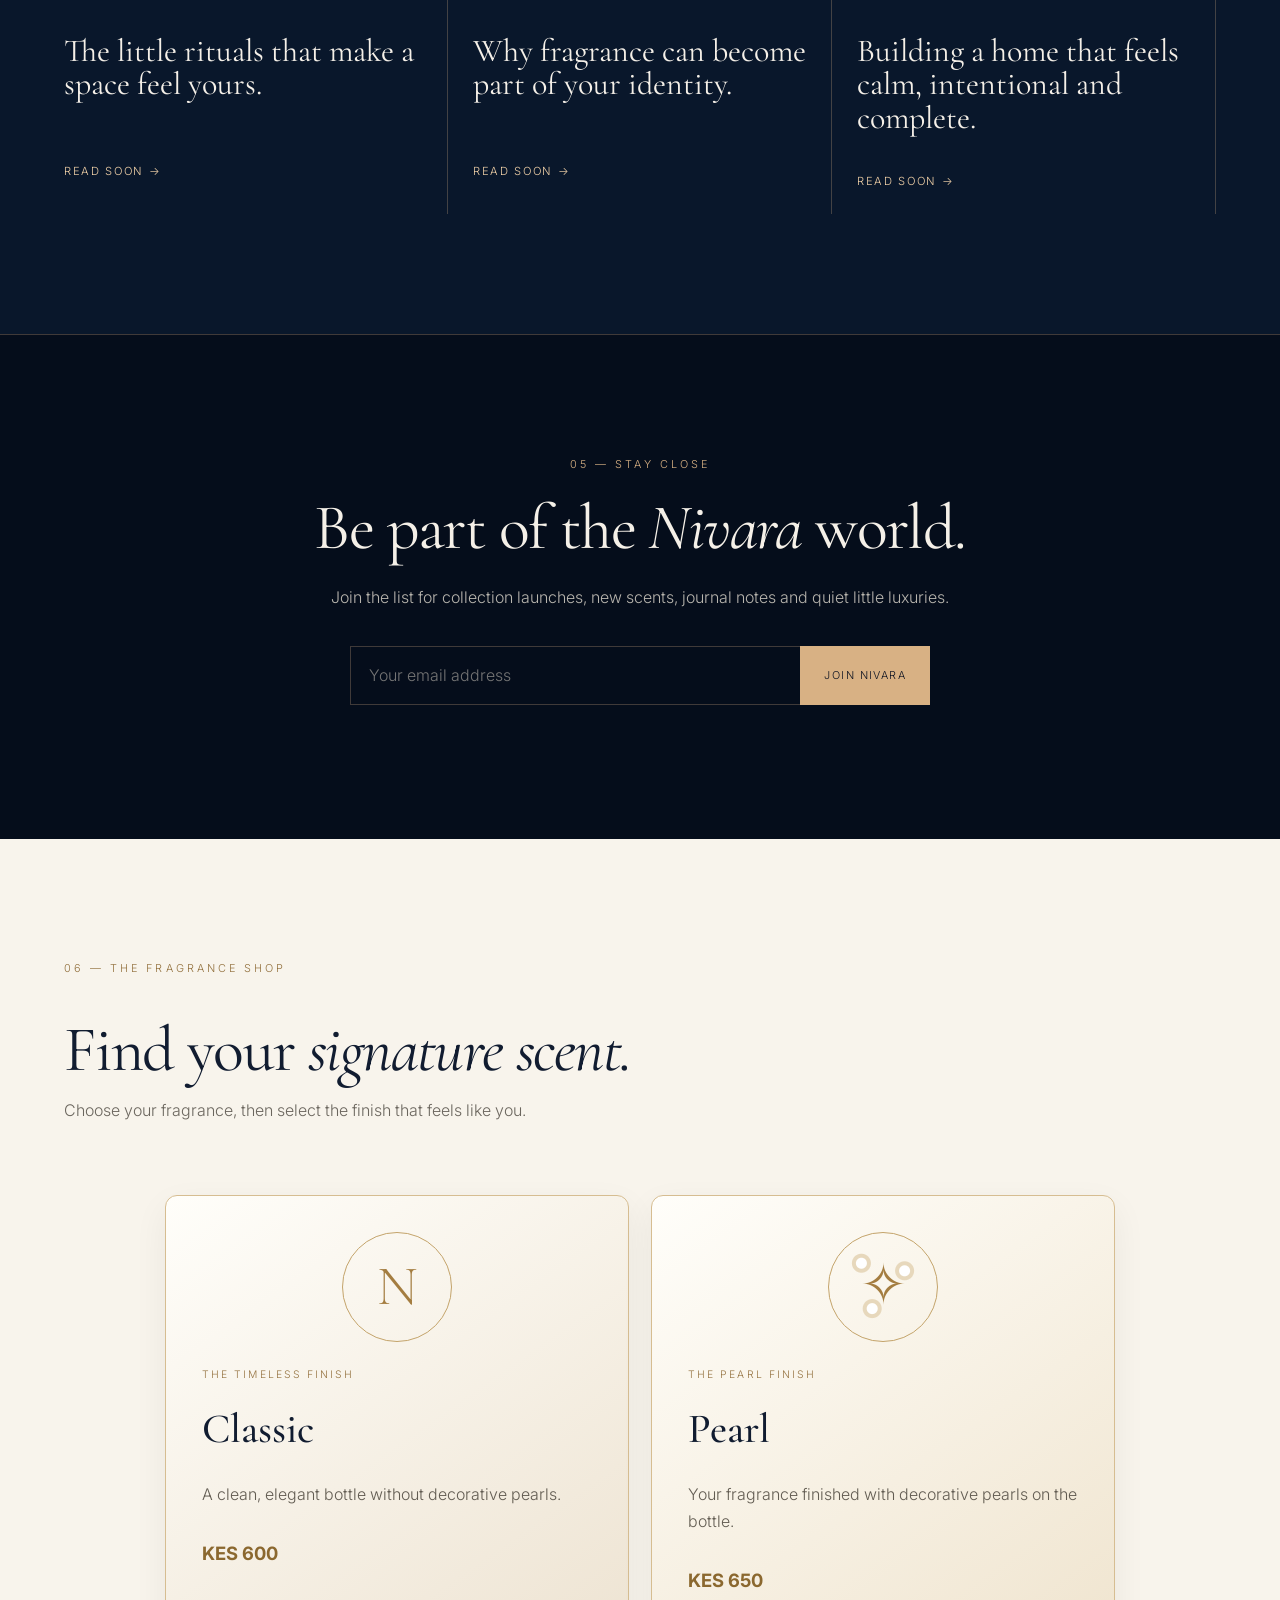
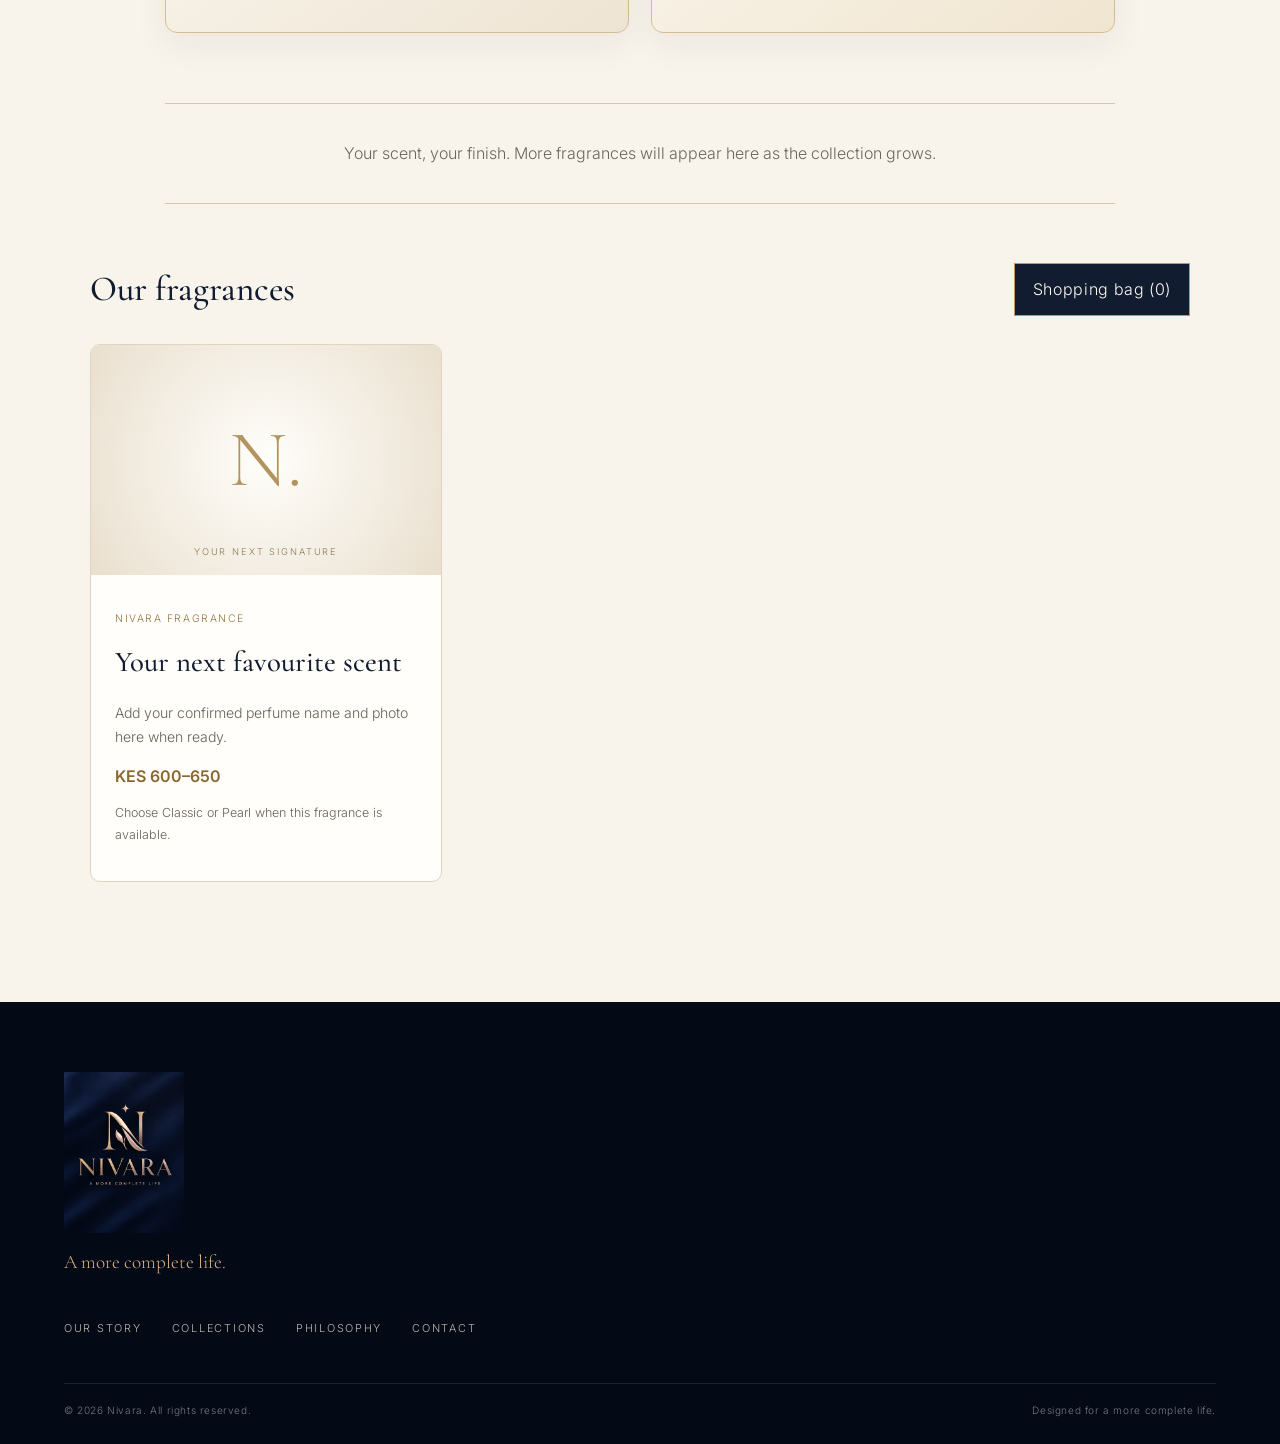
==== commit 803d6a92: "Update header links to include 'Shop Nivara'" ====
--- a/index.html
+++ b/index.html
@@ -18,10 +18,11 @@
     <nav class="nav" aria-label="Main navigation">
       <a href="#story">Our Story</a>
       <a href="#collections">Collections</a>
+      <a href="#shop">Shop</a>
       <a href="#philosophy">Philosophy</a>
       <a href="#contact">Contact</a>
     </nav>
-    <a class="header-cta" href="#collections">Explore Nivara</a>
+    <a class="header-cta" href="#shop">Shop Nivara</a>
   </header>
 
   <main>
--- a/style.css
+++ b/style.css
@@ -374,3 +374,324 @@
   .footer-bottom { display: block; }
   .footer-bottom span { display: block; margin-top: 8px; }
 }
+
+/* ==============================
+   NIVARA PHASE 1 — FRAGRANCE SHOP
+   ============================== */
+
+.shop {
+  background: #f8f4ec;
+  color: #111c30;
+}
+
+.shop .section-kicker {
+  color: #92703d;
+}
+
+.shop .section-heading {
+  align-items: start;
+  margin-top: 24px;
+}
+
+.shop .section-heading > div {
+  max-width: 720px;
+}
+
+.shop .section-heading p {
+  color: #6b665e;
+  max-width: 540px;
+}
+
+.finish-guide {
+  display: grid;
+  grid-template-columns: repeat(2, minmax(0, 1fr));
+  gap: 22px;
+  max-width: 950px;
+  margin: 50px auto 70px;
+}
+
+.finish-card {
+  padding: 36px;
+  background: linear-gradient(145deg, #fffefa, #eee4d3);
+  border: 1px solid #d6bd91;
+  border-radius: 12px;
+  box-shadow: 0 12px 35px rgba(29, 27, 22, .06);
+}
+
+.pearl-finish {
+  background: linear-gradient(145deg, #fffefa, #f0e5d0);
+}
+
+.finish-symbol {
+  width: 110px;
+  height: 110px;
+  margin: 0 auto 24px;
+  display: grid;
+  place-items: center;
+  border: 1px solid #c4a46b;
+  border-radius: 50%;
+  color: #a47d40;
+  font-family: "Cormorant Garamond", Georgia, serif;
+  font-size: 3.5rem;
+}
+
+.pearl-symbol {
+  background:
+    radial-gradient(circle at 30% 28%, #fff 0 5px, #e7d8bc 6px 9px, transparent 10px),
+    radial-gradient(circle at 70% 35%, #fff 0 5px, #e7d8bc 6px 9px, transparent 10px),
+    radial-gradient(circle at 40% 70%, #fff 0 5px, #e7d8bc 6px 9px, transparent 10px);
+}
+
+.finish-label {
+  color: #967442;
+  font-size: .65rem;
+  letter-spacing: .2em;
+}
+
+.finish-card h3,
+.product-info h3,
+.shop-toolbar h3,
+.cart-heading h3 {
+  font-family: "Cormorant Garamond", Georgia, serif;
+  font-weight: 500;
+}
+
+.finish-card h3 {
+  margin: 8px 0;
+  font-size: 2.6rem;
+}
+
+.finish-card > p:not(.finish-label) {
+  color: #625c52;
+}
+
+.finish-card strong {
+  display: inline-block;
+  margin-top: 14px;
+  color: #8b682f;
+  font-size: 1.15rem;
+}
+
+.shop-notice {
+  max-width: 950px;
+  margin: 0 auto 55px;
+  padding: 20px;
+  border-top: 1px solid #d8c5a3;
+  border-bottom: 1px solid #d8c5a3;
+  text-align: center;
+  color: #6b665e;
+}
+
+.shop-toolbar {
+  max-width: 1100px;
+  margin: 0 auto 25px;
+  display: flex;
+  justify-content: space-between;
+  align-items: center;
+  gap: 20px;
+}
+
+.shop-toolbar h3 {
+  margin: 0;
+  font-size: 2.2rem;
+}
+
+.cart-toggle {
+  padding: 12px 18px;
+  border: 1px solid #b89964;
+  background: #111c30;
+  color: #fffaf2;
+  cursor: pointer;
+  letter-spacing: .04em;
+}
+
+.product-grid {
+  max-width: 1100px;
+  margin: auto;
+  display: grid;
+  grid-template-columns: repeat(3, minmax(0, 1fr));
+  gap: 22px;
+}
+
+.product-card {
+  overflow: hidden;
+  background: #fffefa;
+  border: 1px solid #e0d4c0;
+  border-radius: 10px;
+}
+
+.product-art {
+  min-height: 230px;
+  display: grid;
+  place-items: center;
+  position: relative;
+  background: radial-gradient(circle at center, #fffefa, #e9dfce);
+}
+
+.product-monogram {
+  color: #b4945d;
+  font-family: "Cormorant Garamond", Georgia, serif;
+  font-size: 5rem;
+}
+
+.product-art-note {
+  position: absolute;
+  bottom: 15px;
+  font-size: .58rem;
+  letter-spacing: .2em;
+  color: #8d7958;
+}
+
+.product-info {
+  padding: 24px;
+}
+
+.product-category {
+  color: #987440;
+  font-size: .65rem;
+  letter-spacing: .15em;
+}
+
+.product-info h3 {
+  font-size: 1.8rem;
+  margin: 8px 0;
+}
+
+.product-info > p:not(.product-category) {
+  color: #696157;
+  font-size: .88rem;
+}
+
+.product-price {
+  color: #8b682f;
+  font-weight: 600;
+}
+
+.product-note {
+  font-size: .78rem !important;
+}
+
+.cart-panel {
+  max-width: 700px;
+  margin: 35px auto 0;
+  padding: 28px;
+  background: #fffefa;
+  border: 1px solid #d6bd91;
+  border-radius: 12px;
+  box-shadow: 0 15px 40px rgba(9, 18, 32, .12);
+}
+
+.cart-heading,
+.cart-total {
+  display: flex;
+  justify-content: space-between;
+  align-items: center;
+  gap: 15px;
+}
+
+.cart-heading h3 {
+  font-size: 2rem;
+  margin: 0;
+}
+
+#cart-close {
+  background: none;
+  border: 0;
+  font-size: 1.8rem;
+  cursor: pointer;
+  color: #111c30;
+}
+
+.cart-row {
+  display: grid;
+  grid-template-columns: 1fr auto auto;
+  align-items: center;
+  gap: 12px;
+  padding: 18px 0;
+  border-bottom: 1px solid #e5dccd;
+}
+
+.cart-row small {
+  display: block;
+  color: #756d61;
+}
+
+.quantity-controls {
+  display: flex;
+  align-items: center;
+  gap: 10px;
+}
+
+.quantity-controls button {
+  width: 30px;
+  height: 30px;
+  border: 1px solid #cdb78f;
+  background: #f8f4ec;
+  cursor: pointer;
+}
+
+.remove-item {
+  border: 0;
+  background: none;
+  color: #8d4d3d;
+  cursor: pointer;
+  font-size: .78rem;
+}
+
+.cart-total {
+  margin: 24px 0;
+  padding-top: 15px;
+  border-top: 1px solid #d8c5a3;
+}
+
+.cart-total strong {
+  font-size: 1.2rem;
+}
+
+.cart-note {
+  color: #756d61;
+  font-size: .8rem;
+}
+
+.shop .button {
+  cursor: pointer;
+}
+
+@media (max-width: 800px) {
+  .finish-guide {
+    grid-template-columns: 1fr;
+  }
+
+  .product-grid {
+    grid-template-columns: repeat(2, minmax(0, 1fr));
+  }
+}
+
+@media (max-width: 520px) {
+  .product-grid {
+    grid-template-columns: 1fr;
+  }
+
+  .finish-card {
+    padding: 25px;
+  }
+
+  .shop-toolbar {
+    align-items: flex-start;
+    flex-direction: column;
+  }
+
+  .cart-panel {
+    padding: 18px;
+  }
+
+  .cart-row {
+    grid-template-columns: 1fr auto;
+  }
+
+  .cart-row .remove-item {
+    grid-column: 1 / -1;
+    justify-self: start;
+  }
+}
+
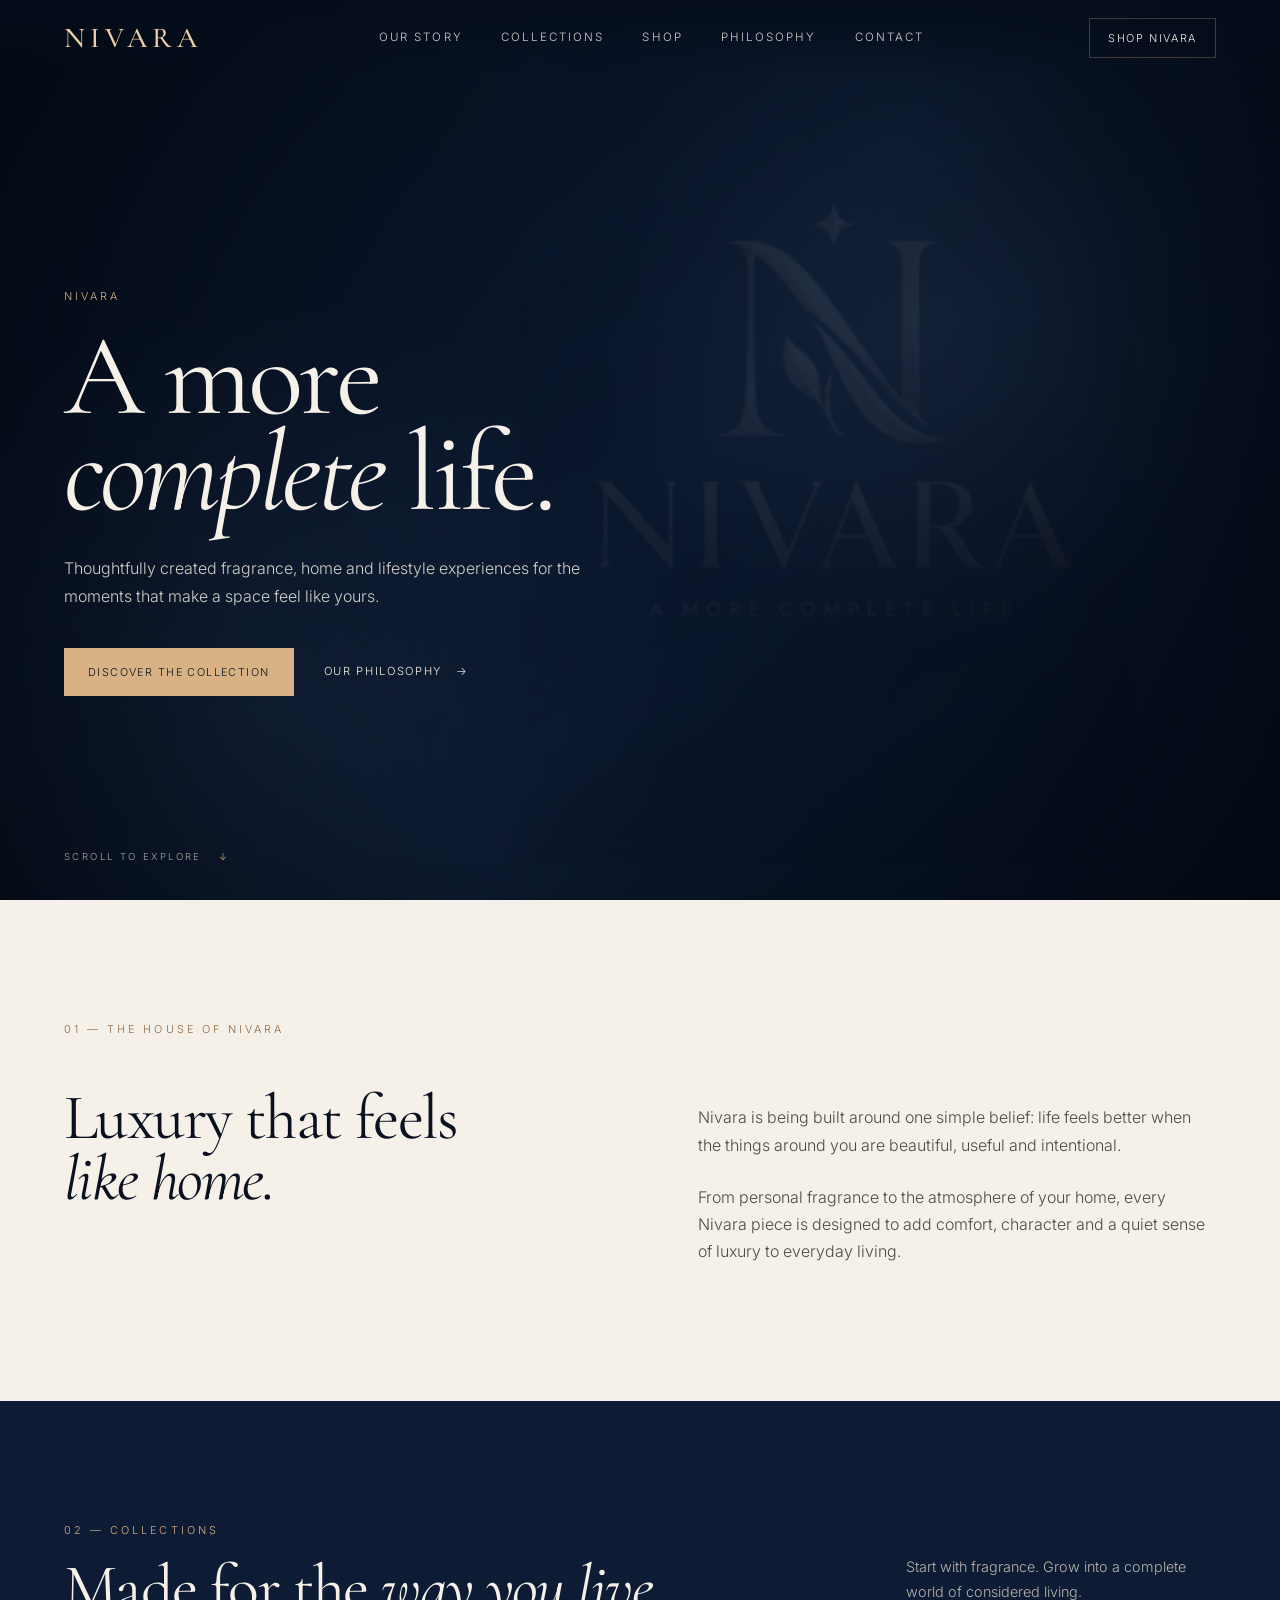
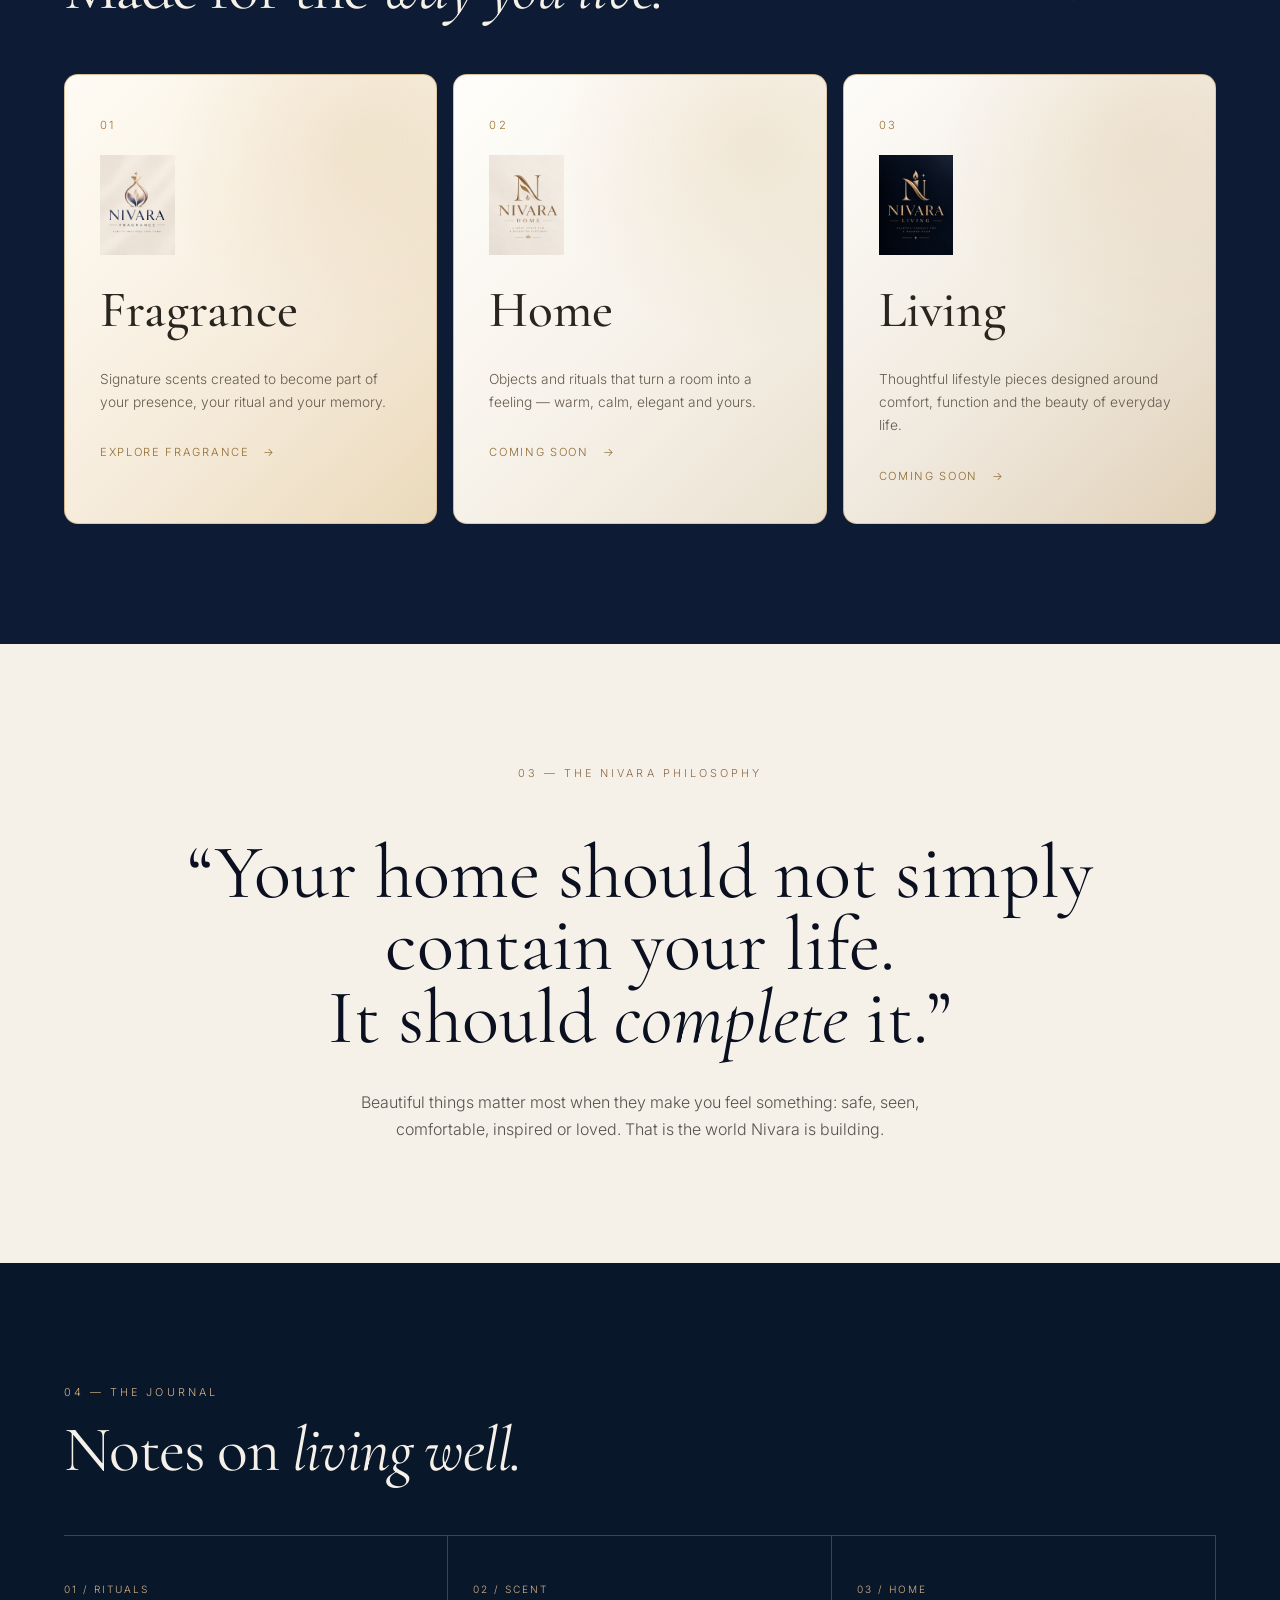
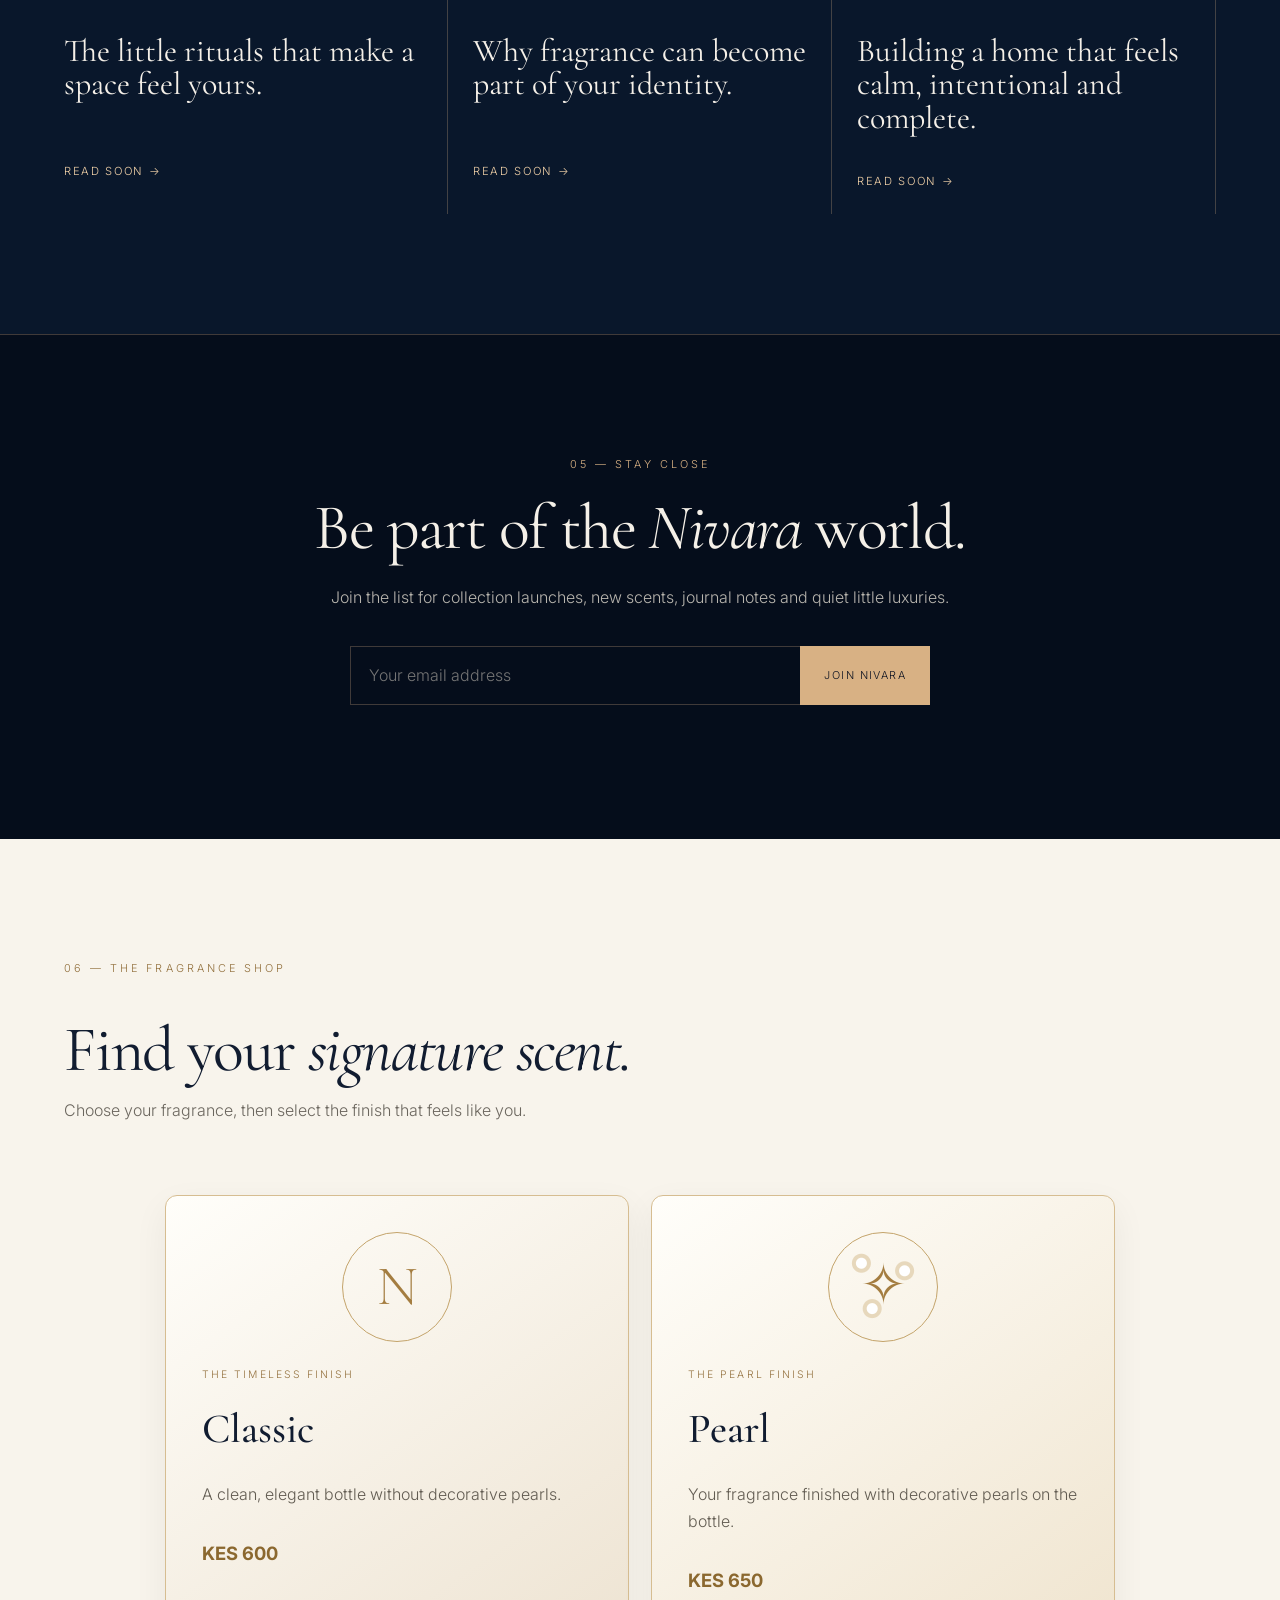
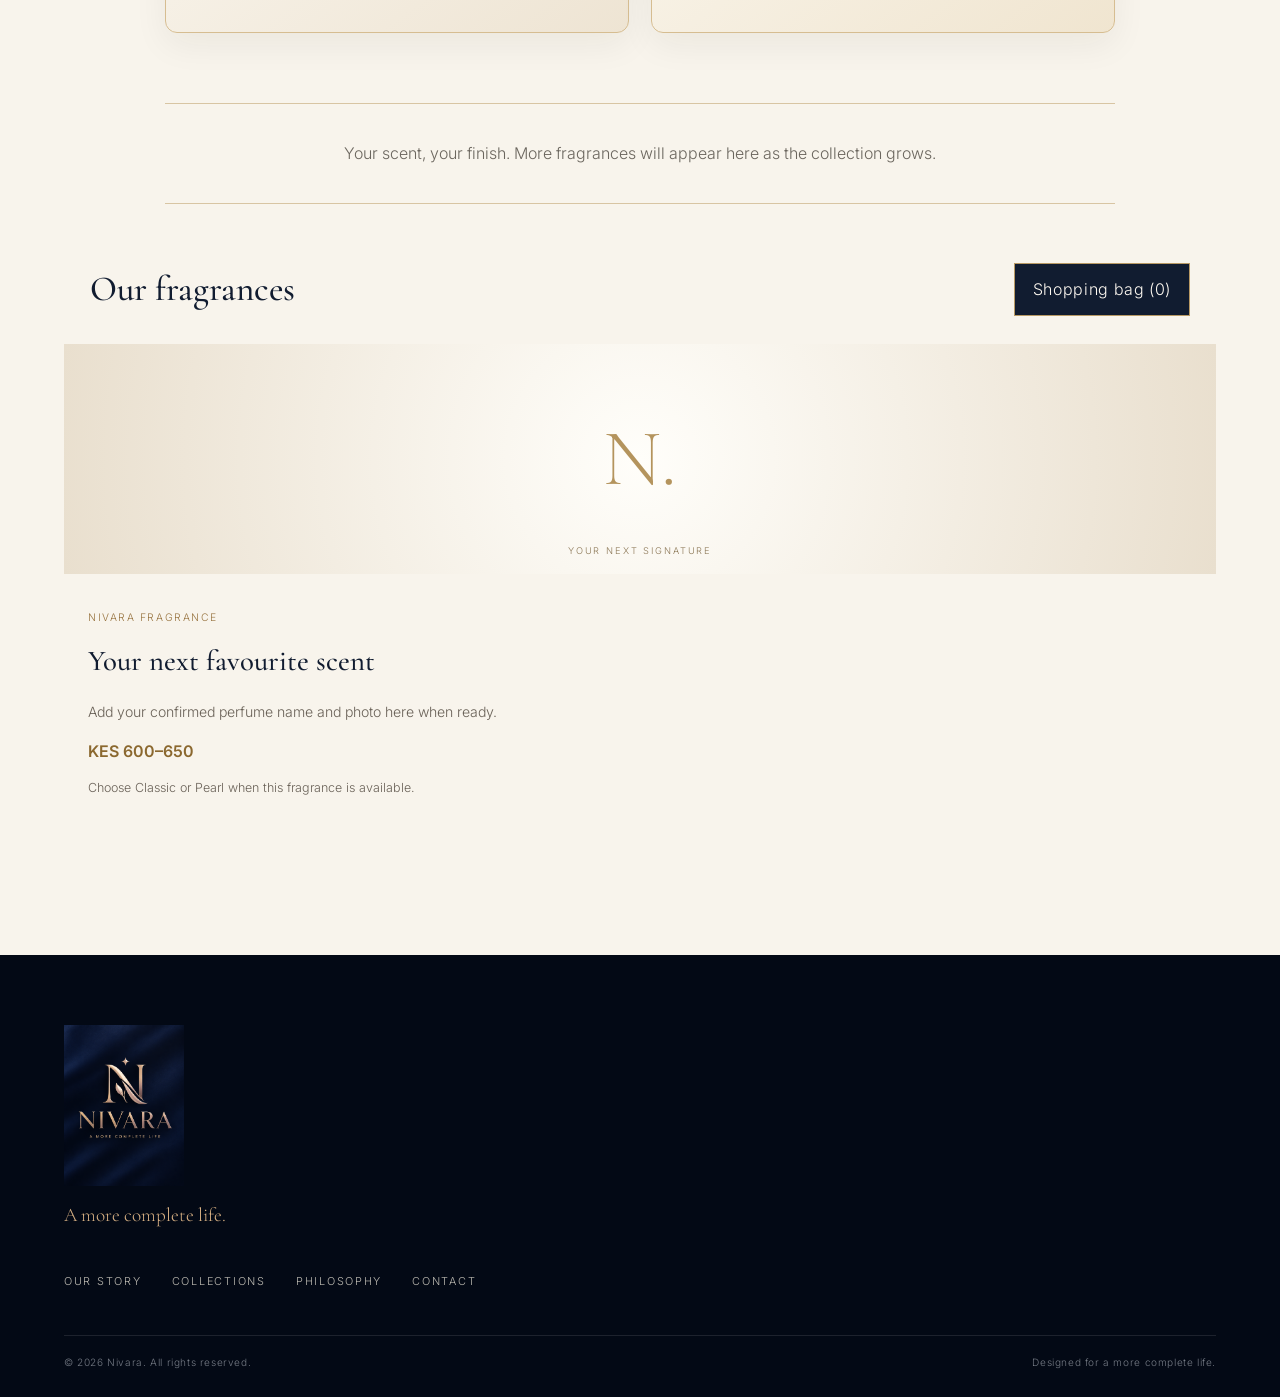
==== commit c25e1c54: "Fix HTML structure in product grid" ====
--- a/index.html
+++ b/index.html
@@ -196,7 +196,7 @@
       </div>
 
       <div class="product-grid" id="product-grid">
-        <article class="product-card product-placeholder">
+</div>
           <div class="product-art">
             <span class="product-monogram">N.</span>
             <span class="product-art-note">YOUR NEXT SIGNATURE</span>
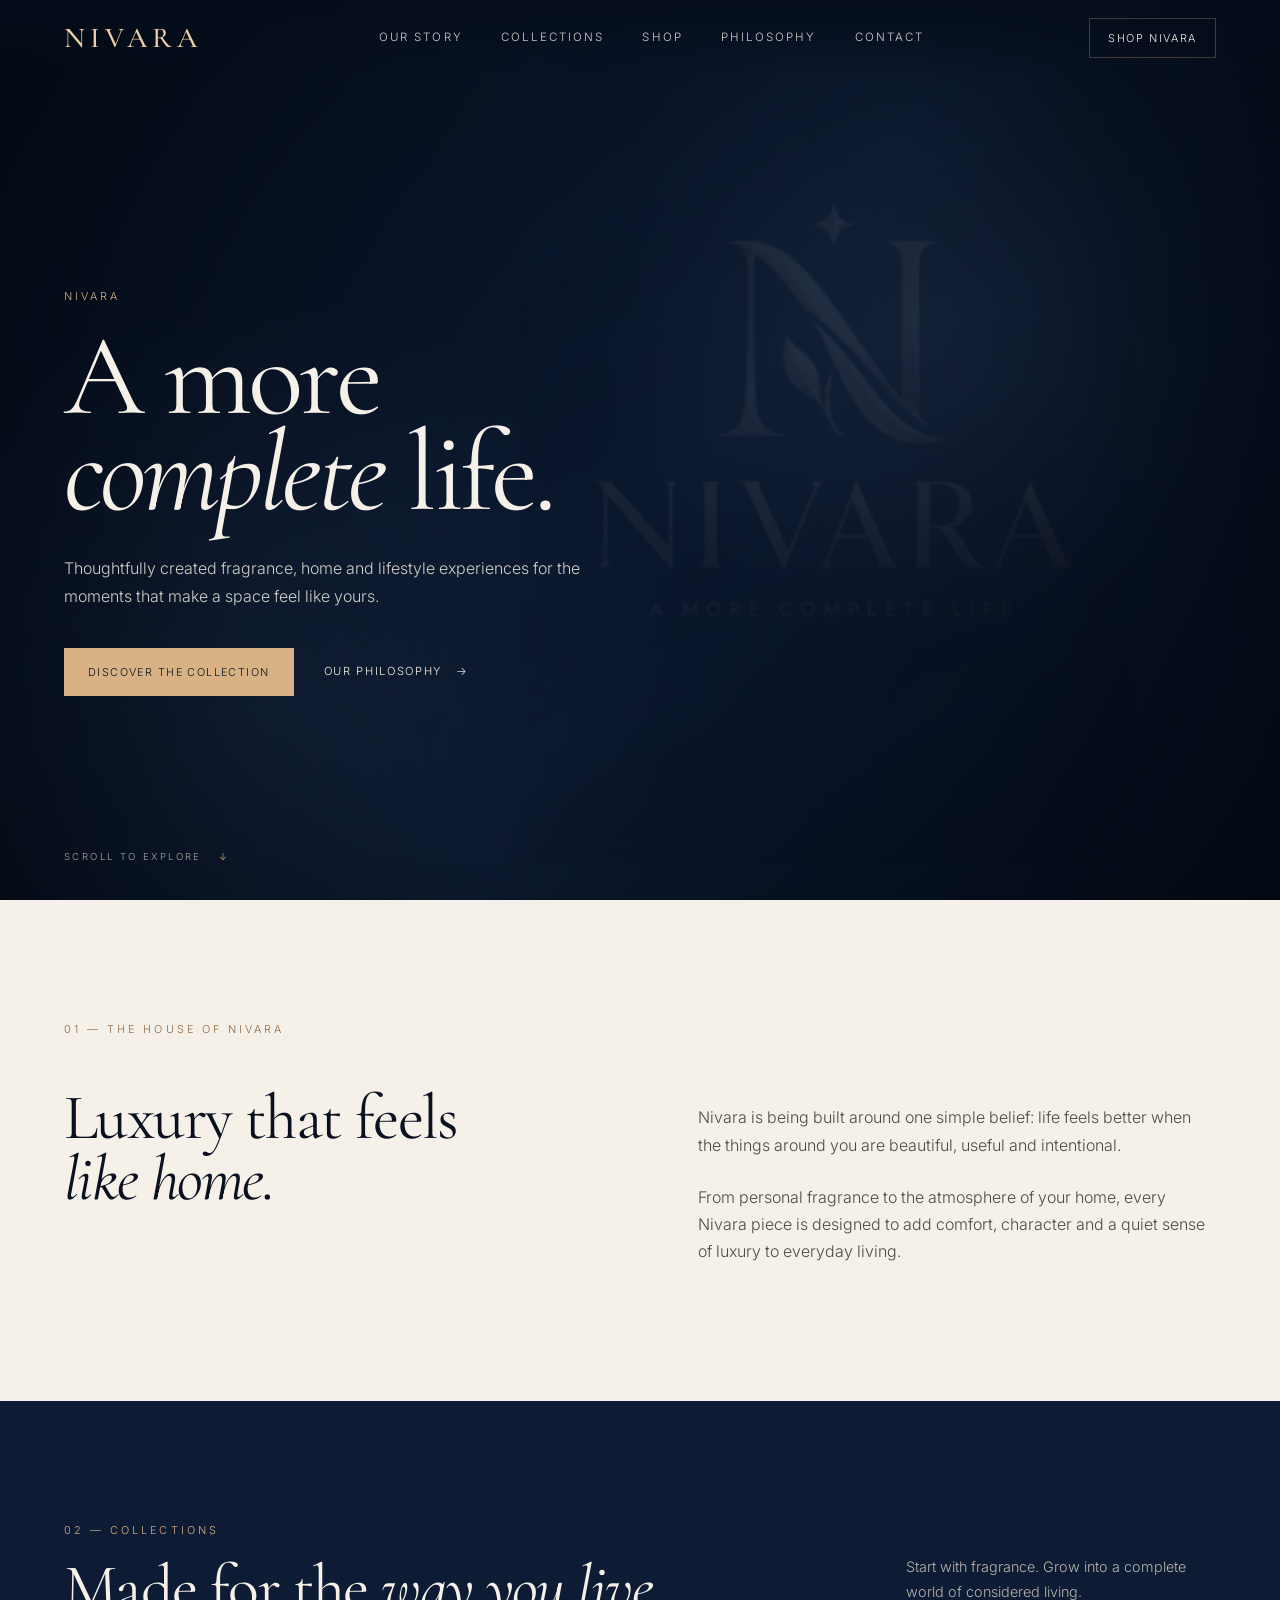
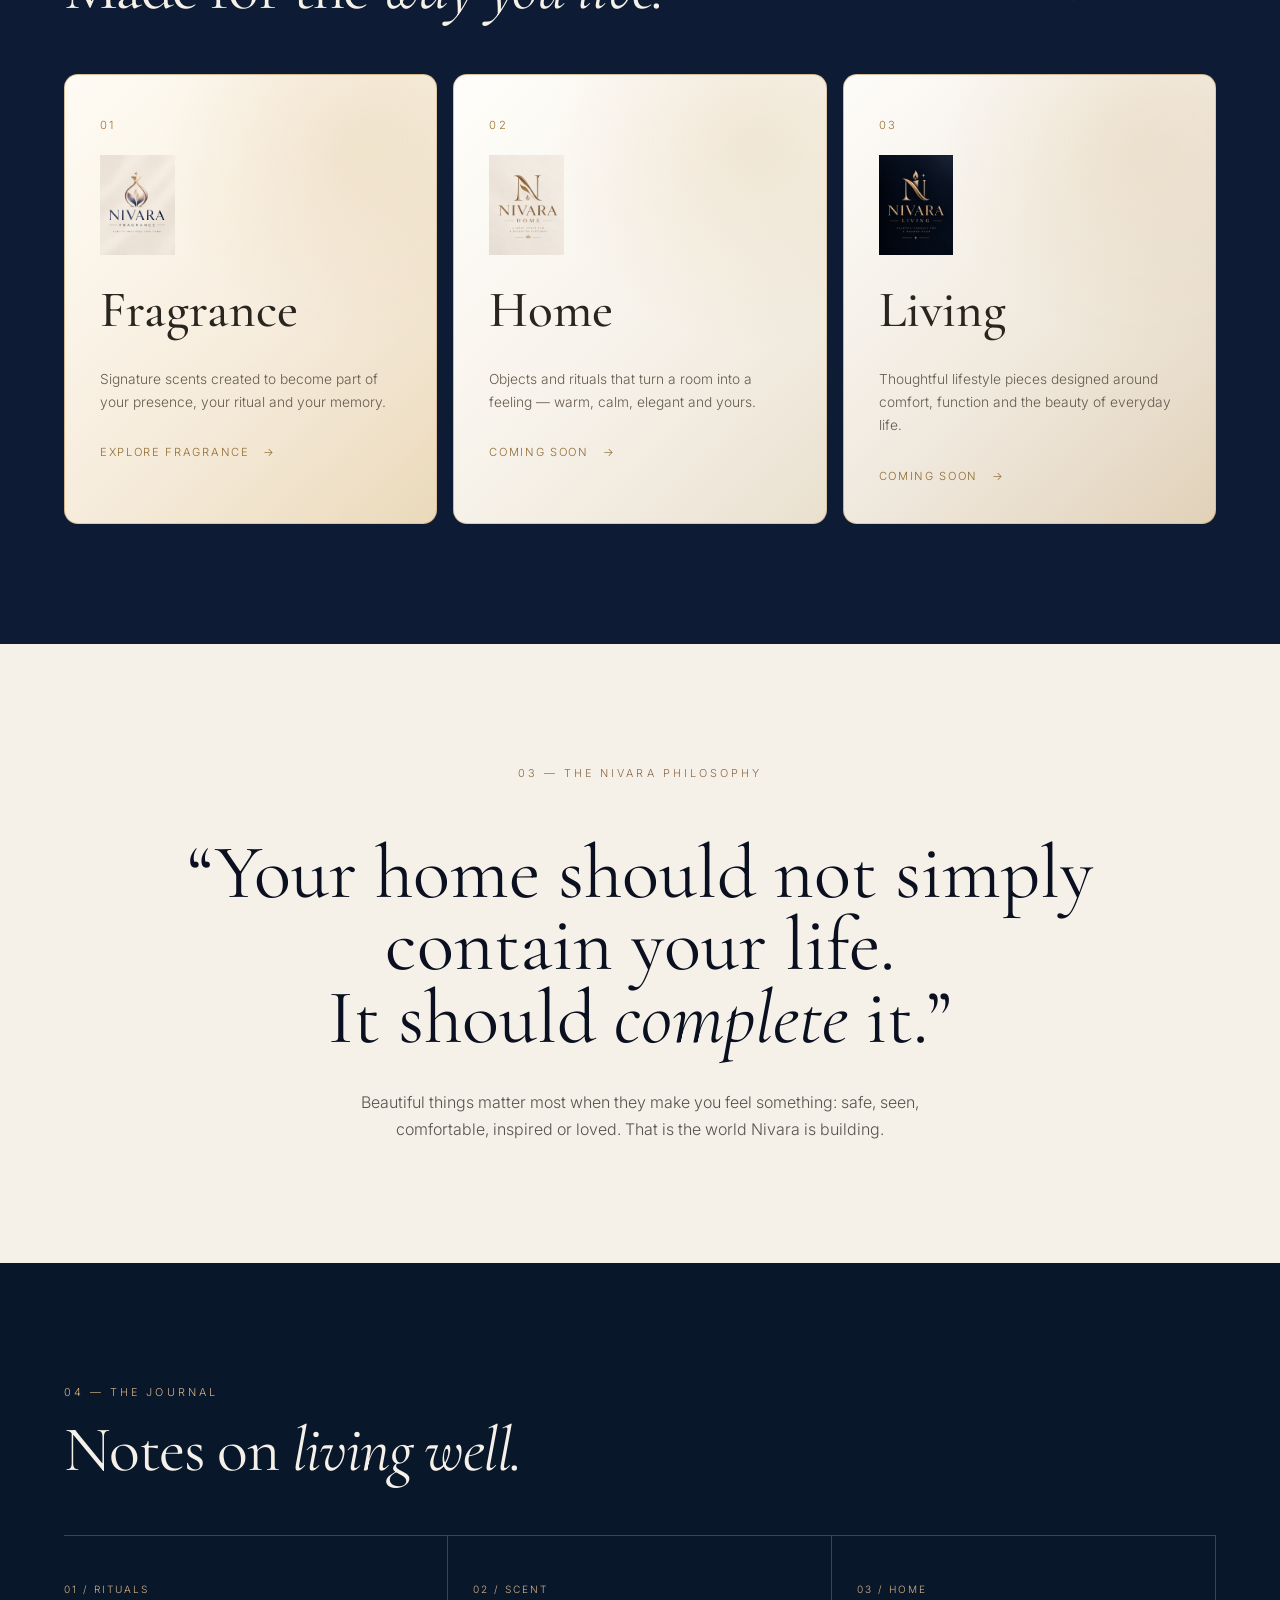
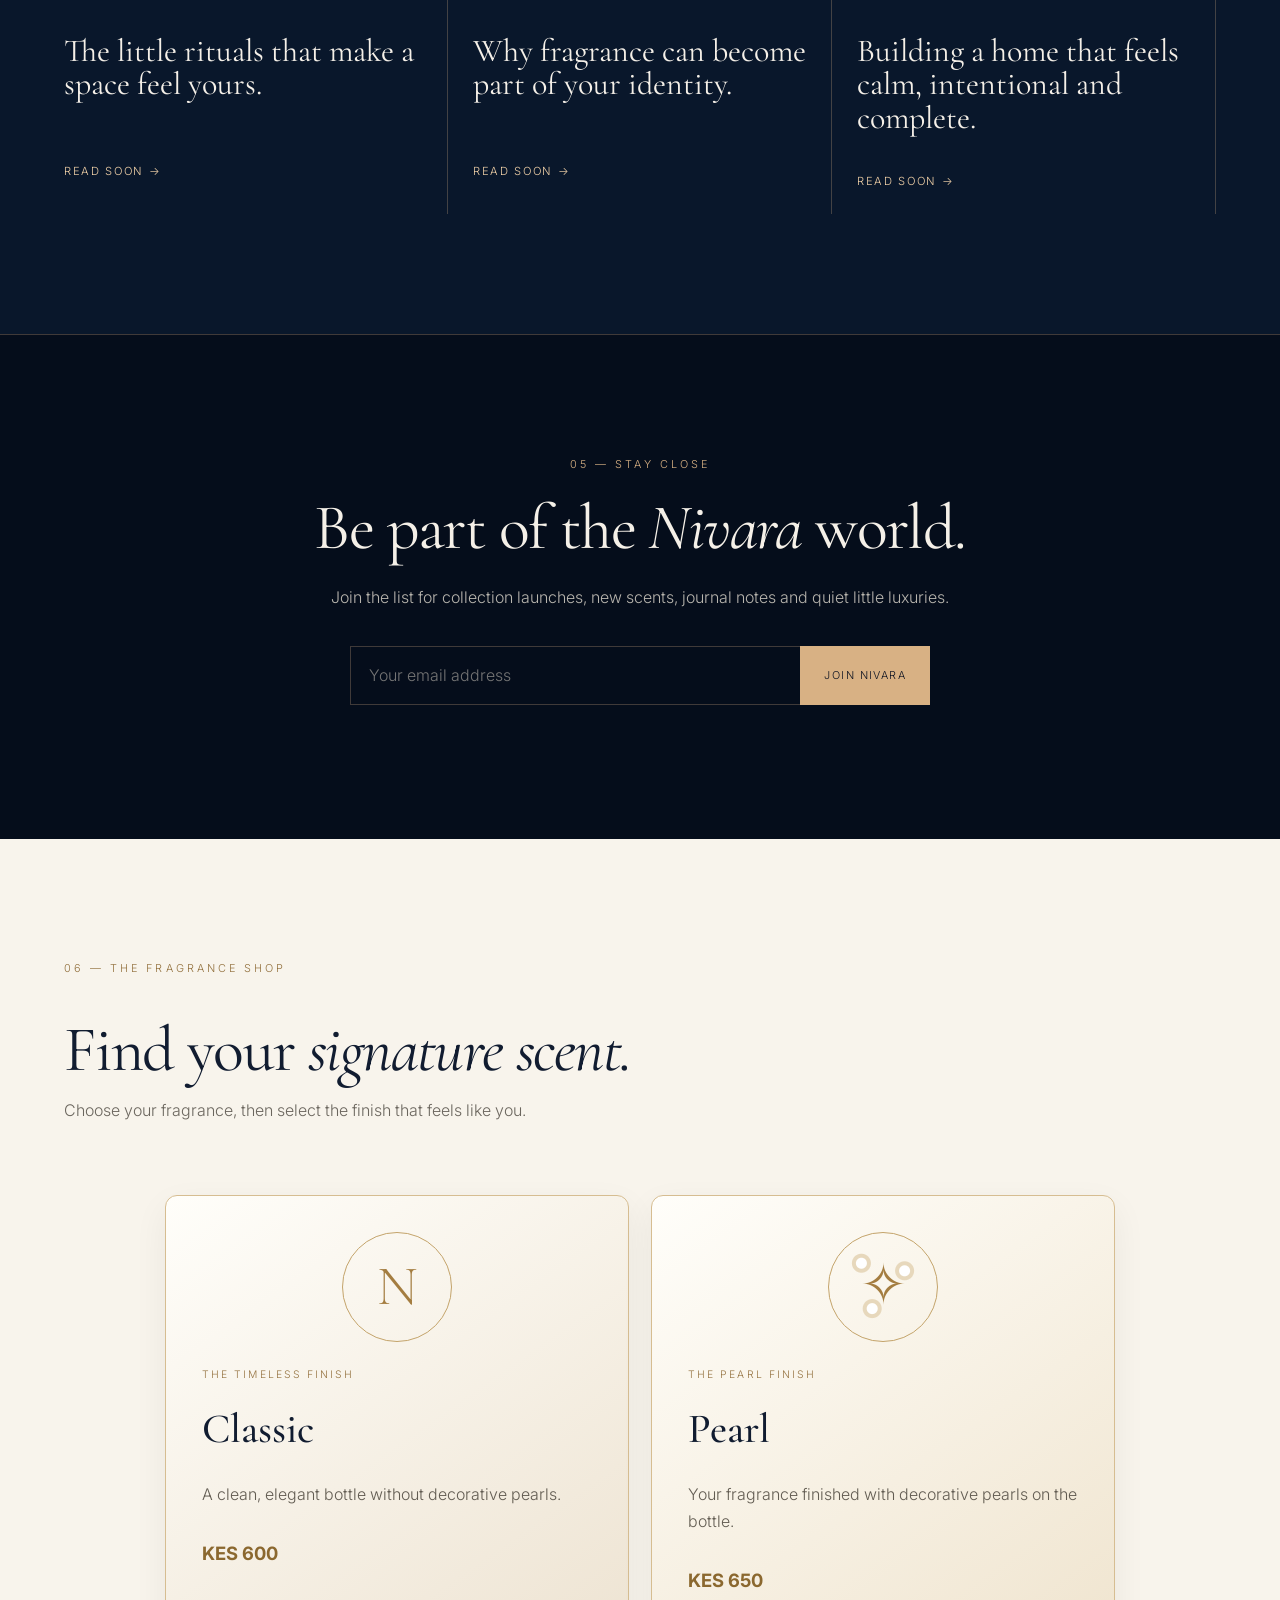
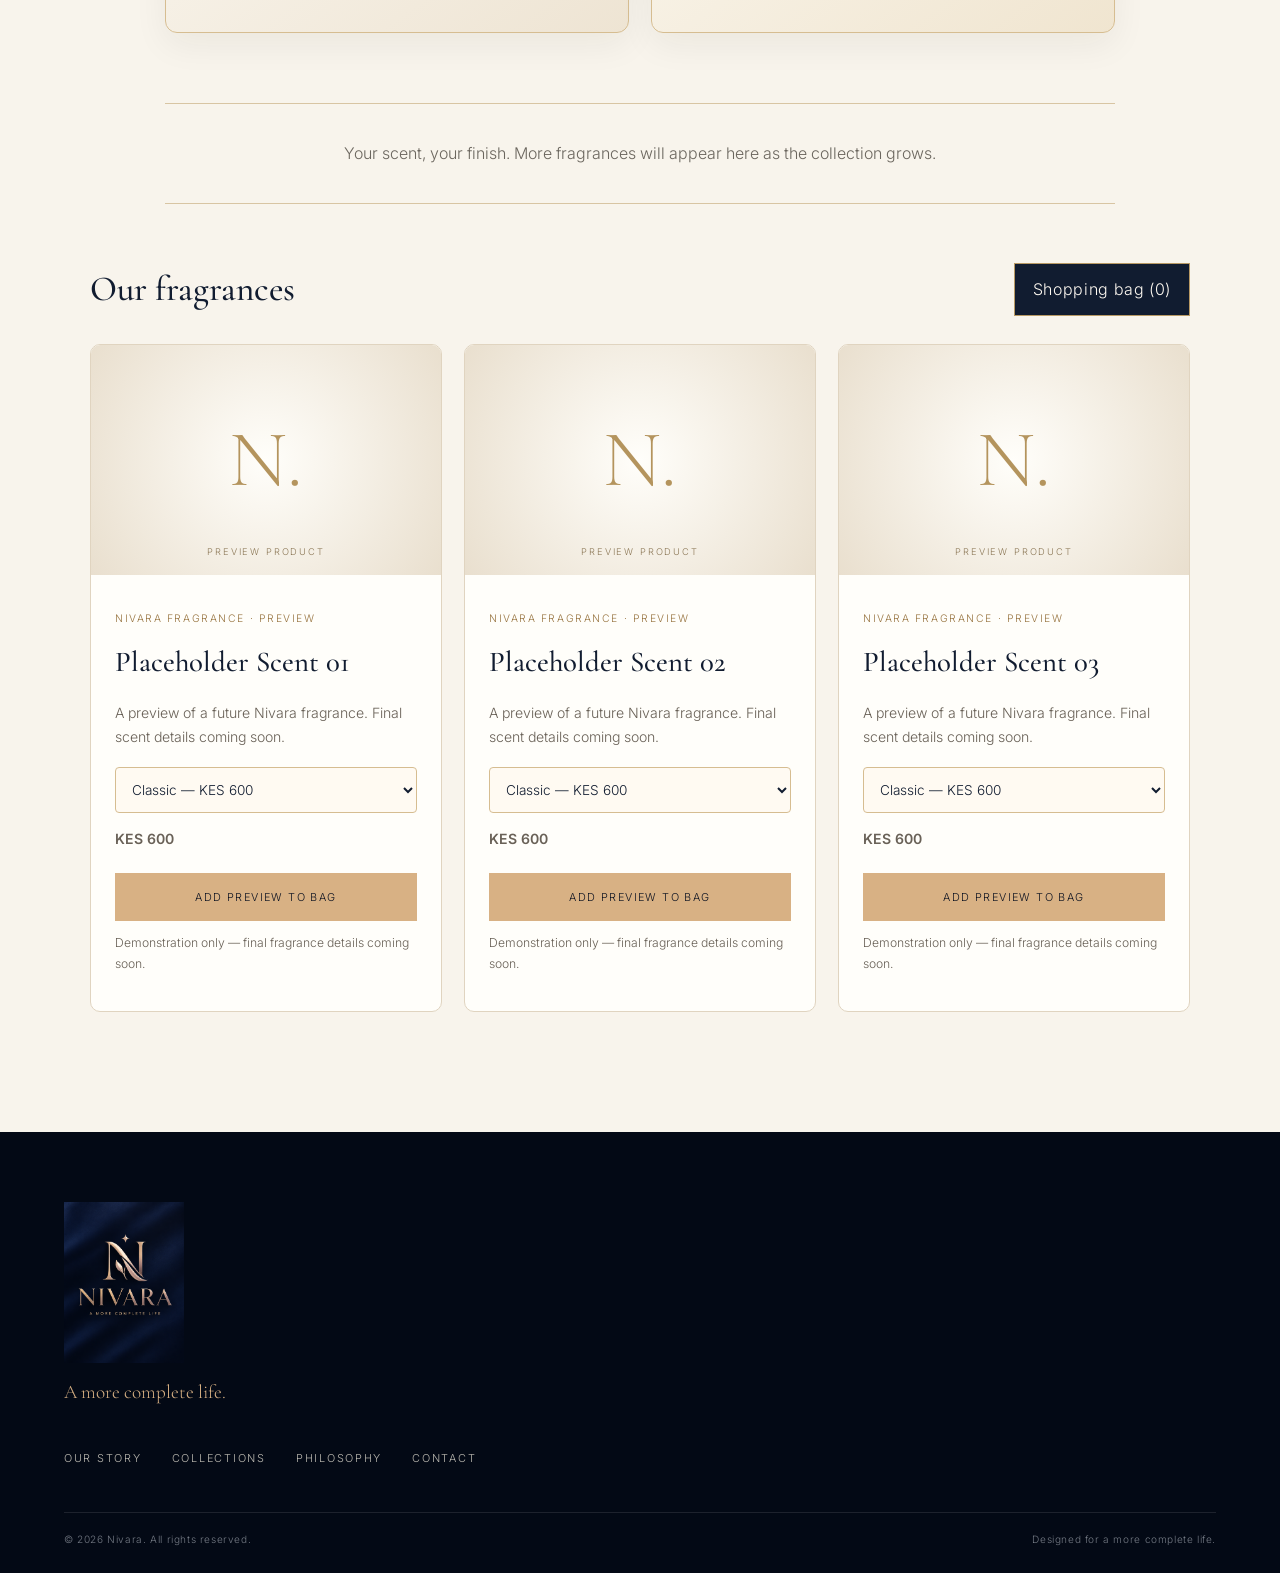
==== commit 3167102b: "Remove product details from index.html Removed product details from the product grid section." ====
--- a/index.html
+++ b/index.html
@@ -195,22 +195,7 @@
         </button>
       </div>
 
-      <div class="product-grid" id="product-grid">
-</div>
-          <div class="product-art">
-            <span class="product-monogram">N.</span>
-            <span class="product-art-note">YOUR NEXT SIGNATURE</span>
-          </div>
-          <div class="product-info">
-            <p class="product-category">NIVARA FRAGRANCE</p>
-            <h3>Your next favourite scent</h3>
-            <p>Add your confirmed perfume name and photo here when ready.</p>
-            <span class="product-price">KES 600–650</span>
-            <p class="product-note">Choose Classic or Pearl when this fragrance is available.</p>
-          </div>
-        </article>
-      </div>
-
+      <div class="product-grid" id="product-grid"></div>
       <aside class="cart-panel" id="cart-panel" aria-label="Shopping cart" hidden>
         <div class="cart-heading">
           <h3>Your shopping bag</h3>
--- a/style.css
+++ b/style.css
@@ -695,3 +695,33 @@
   }
 }
 
+/* Nivara fragrance finish selector */
+.finish-select {
+  display: block;
+  width: 100%;
+  margin: 18px 0 12px;
+  padding: 13px 12px;
+  border: 1px solid #d6bd91;
+  border-radius: 4px;
+  background: #fffaf2;
+  color: #111c30;
+  font: inherit;
+  font-size: 0.85rem;
+  cursor: pointer;
+}
+
+.finish-select:focus {
+  outline: 2px solid #b89964;
+  outline-offset: 2px;
+}
+
+.product-info .button {
+  width: 100%;
+  margin-top: 8px;
+}
+
+.product-note {
+  font-size: 0.76rem !important;
+  color: #756d61;
+}
+
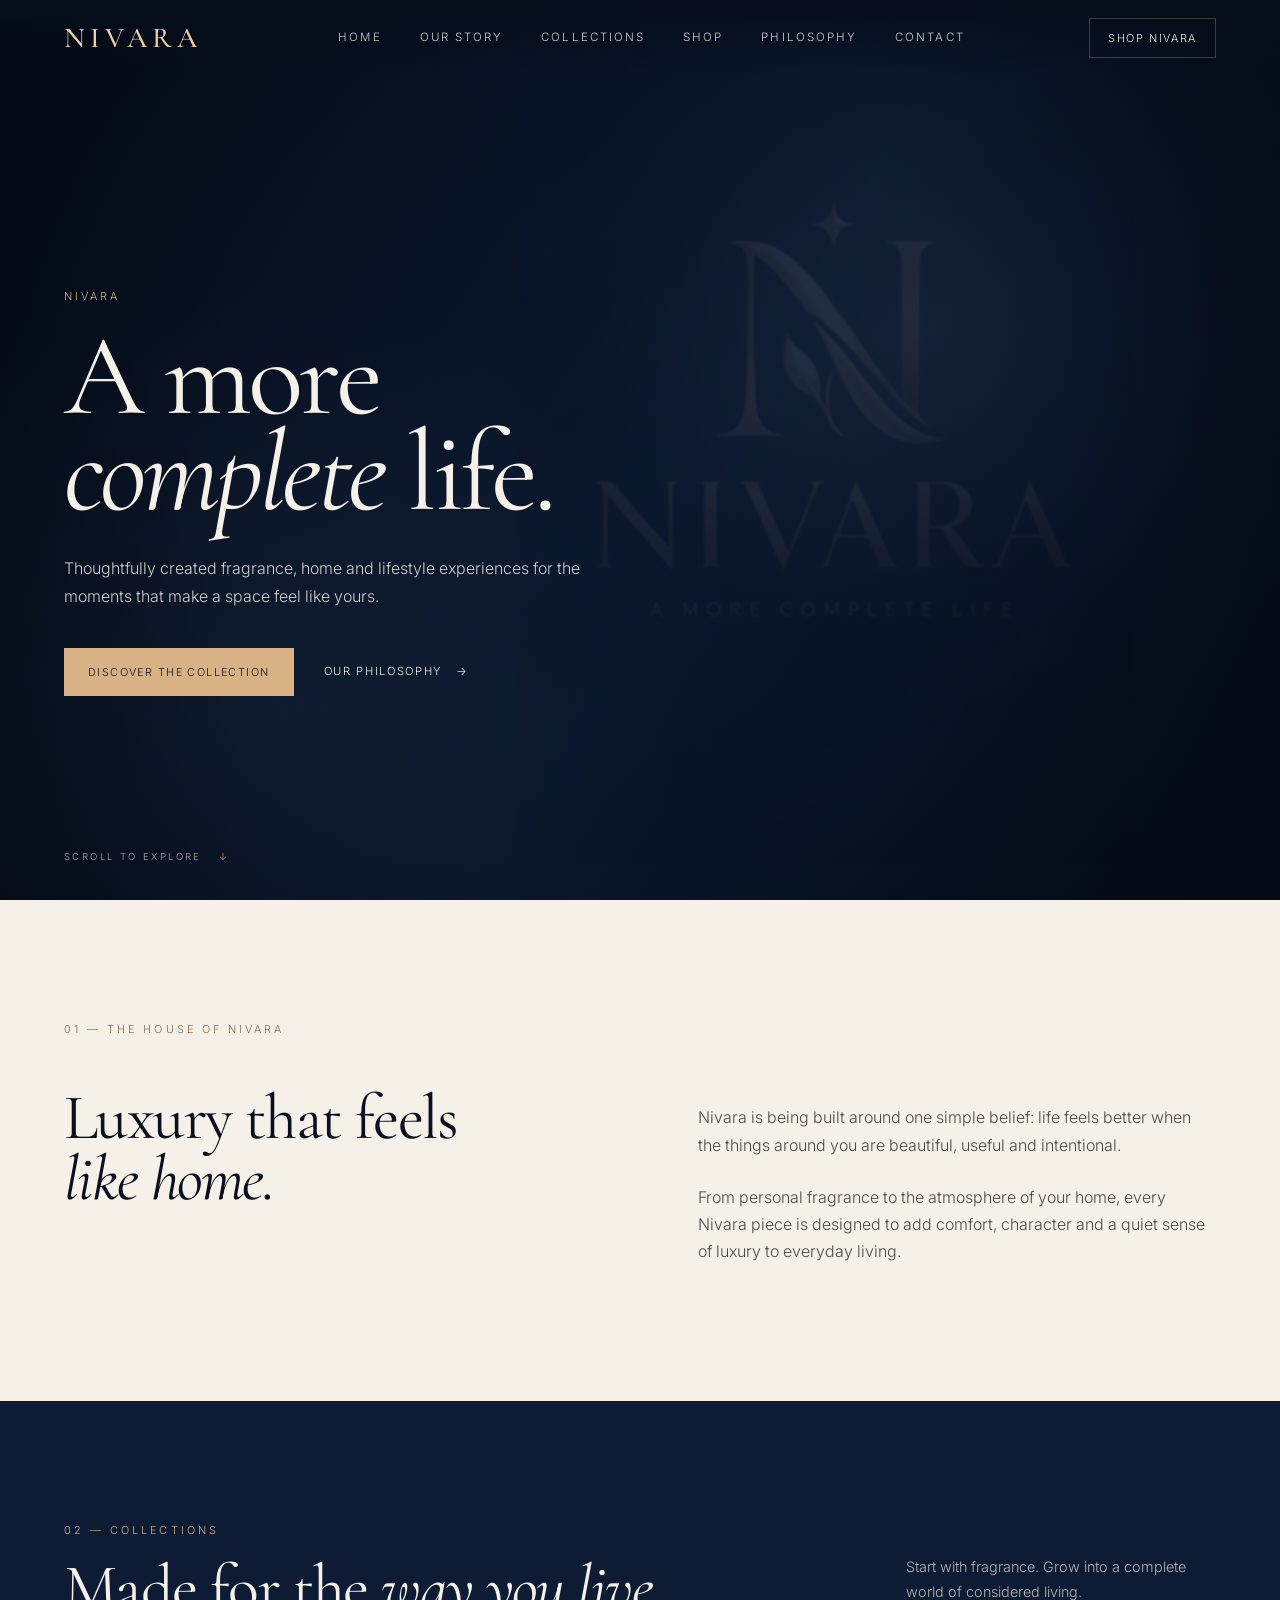
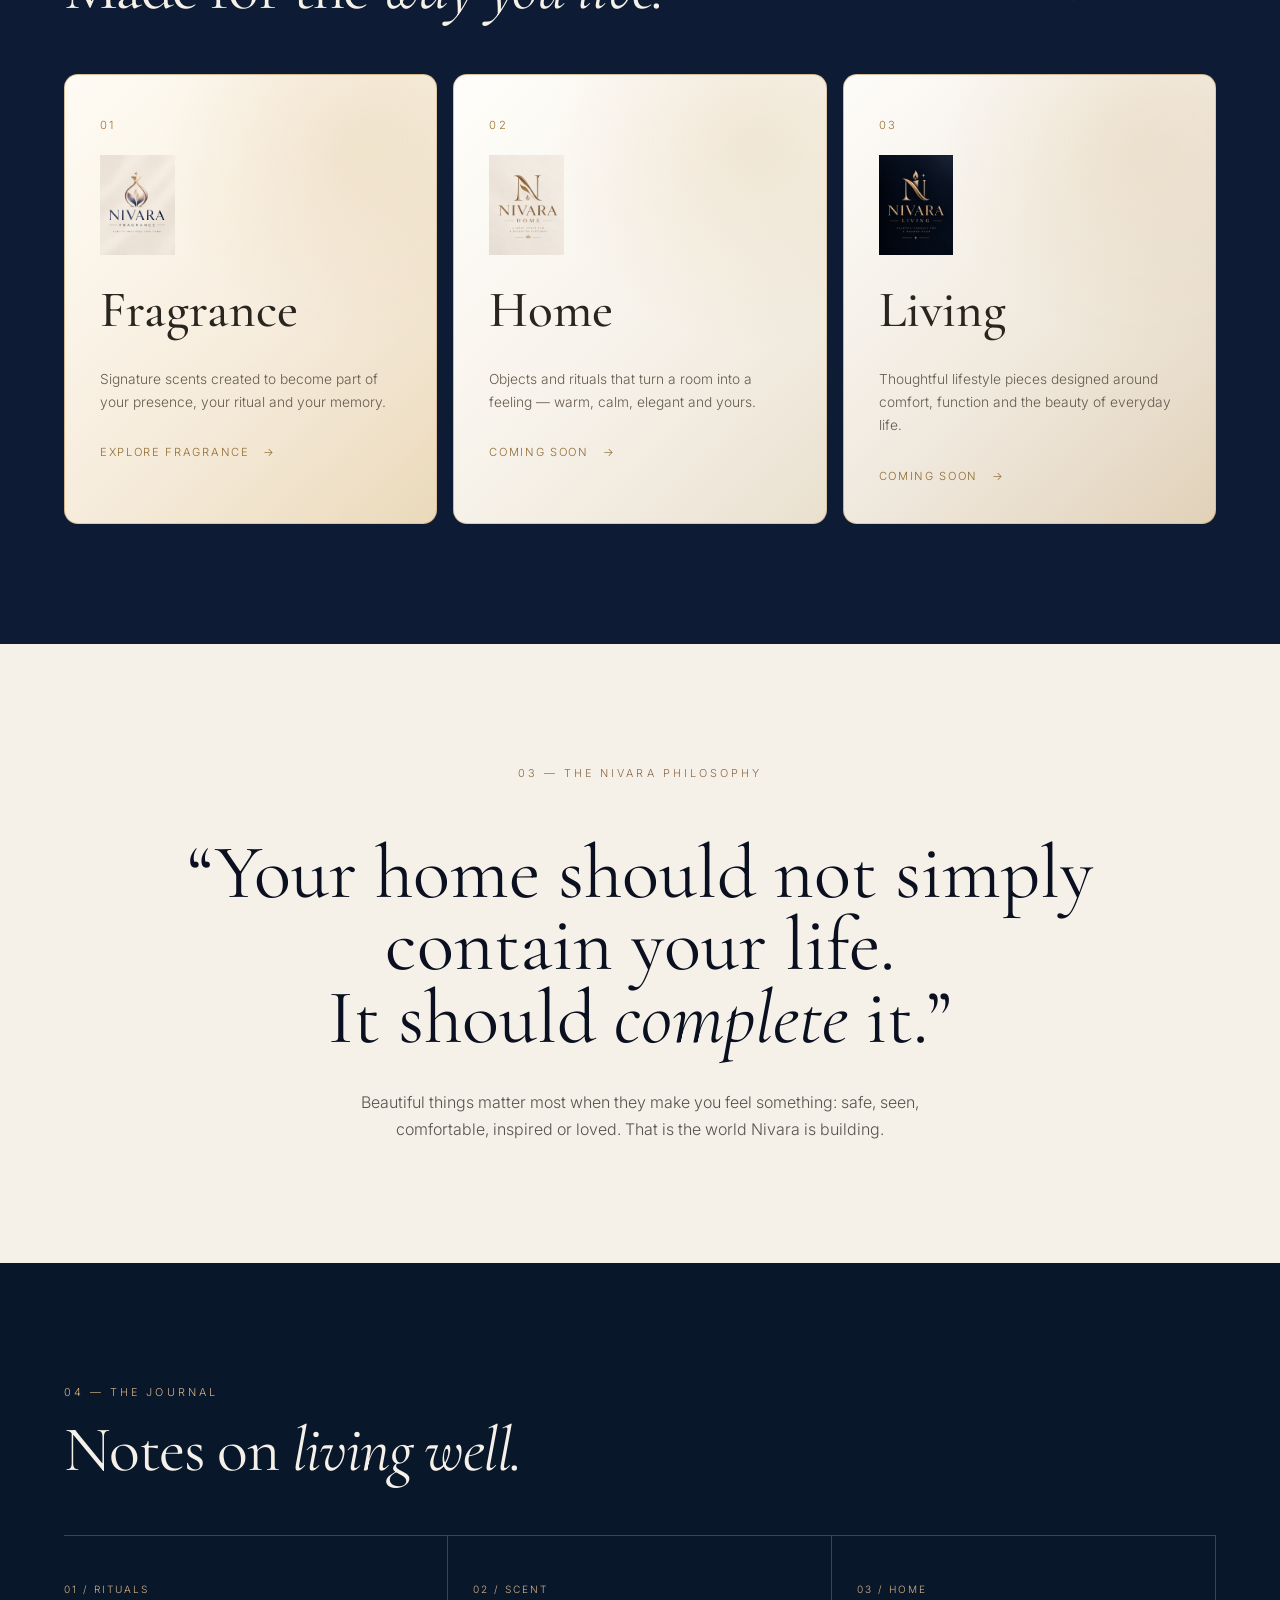
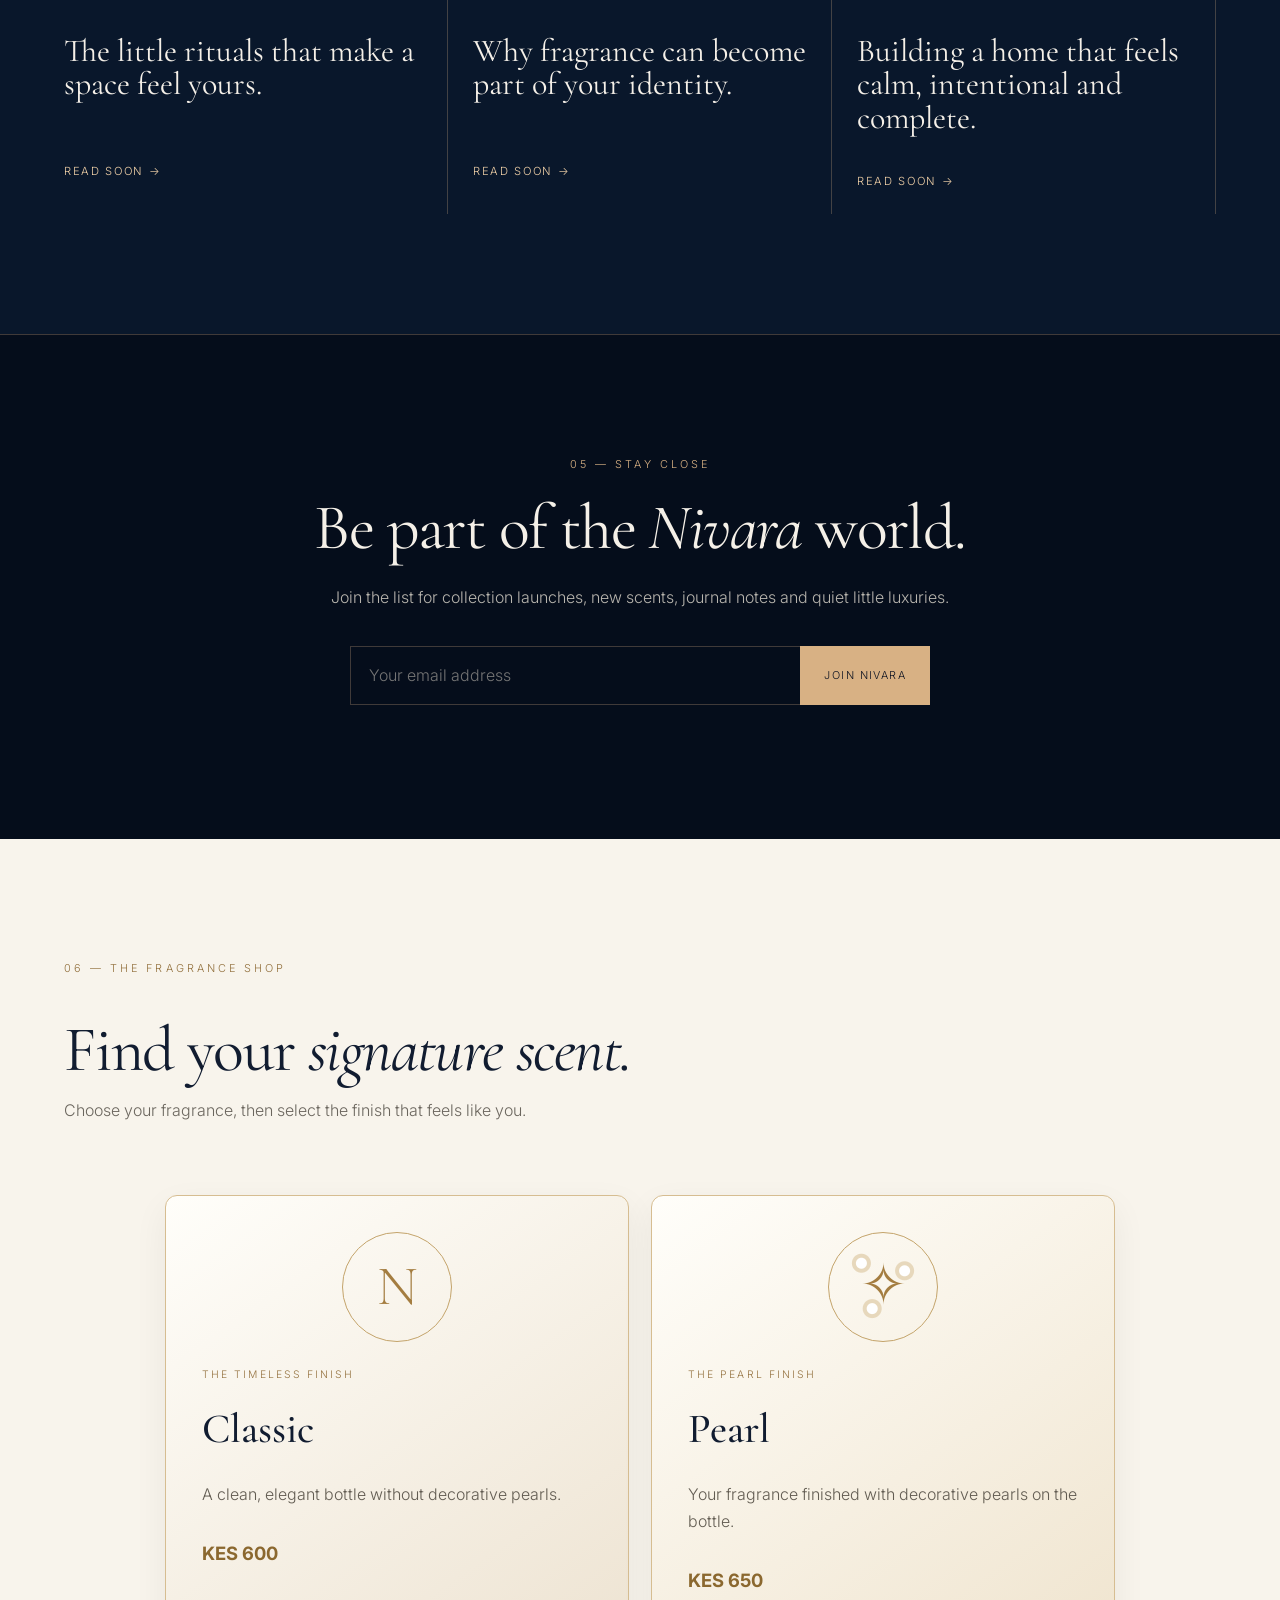
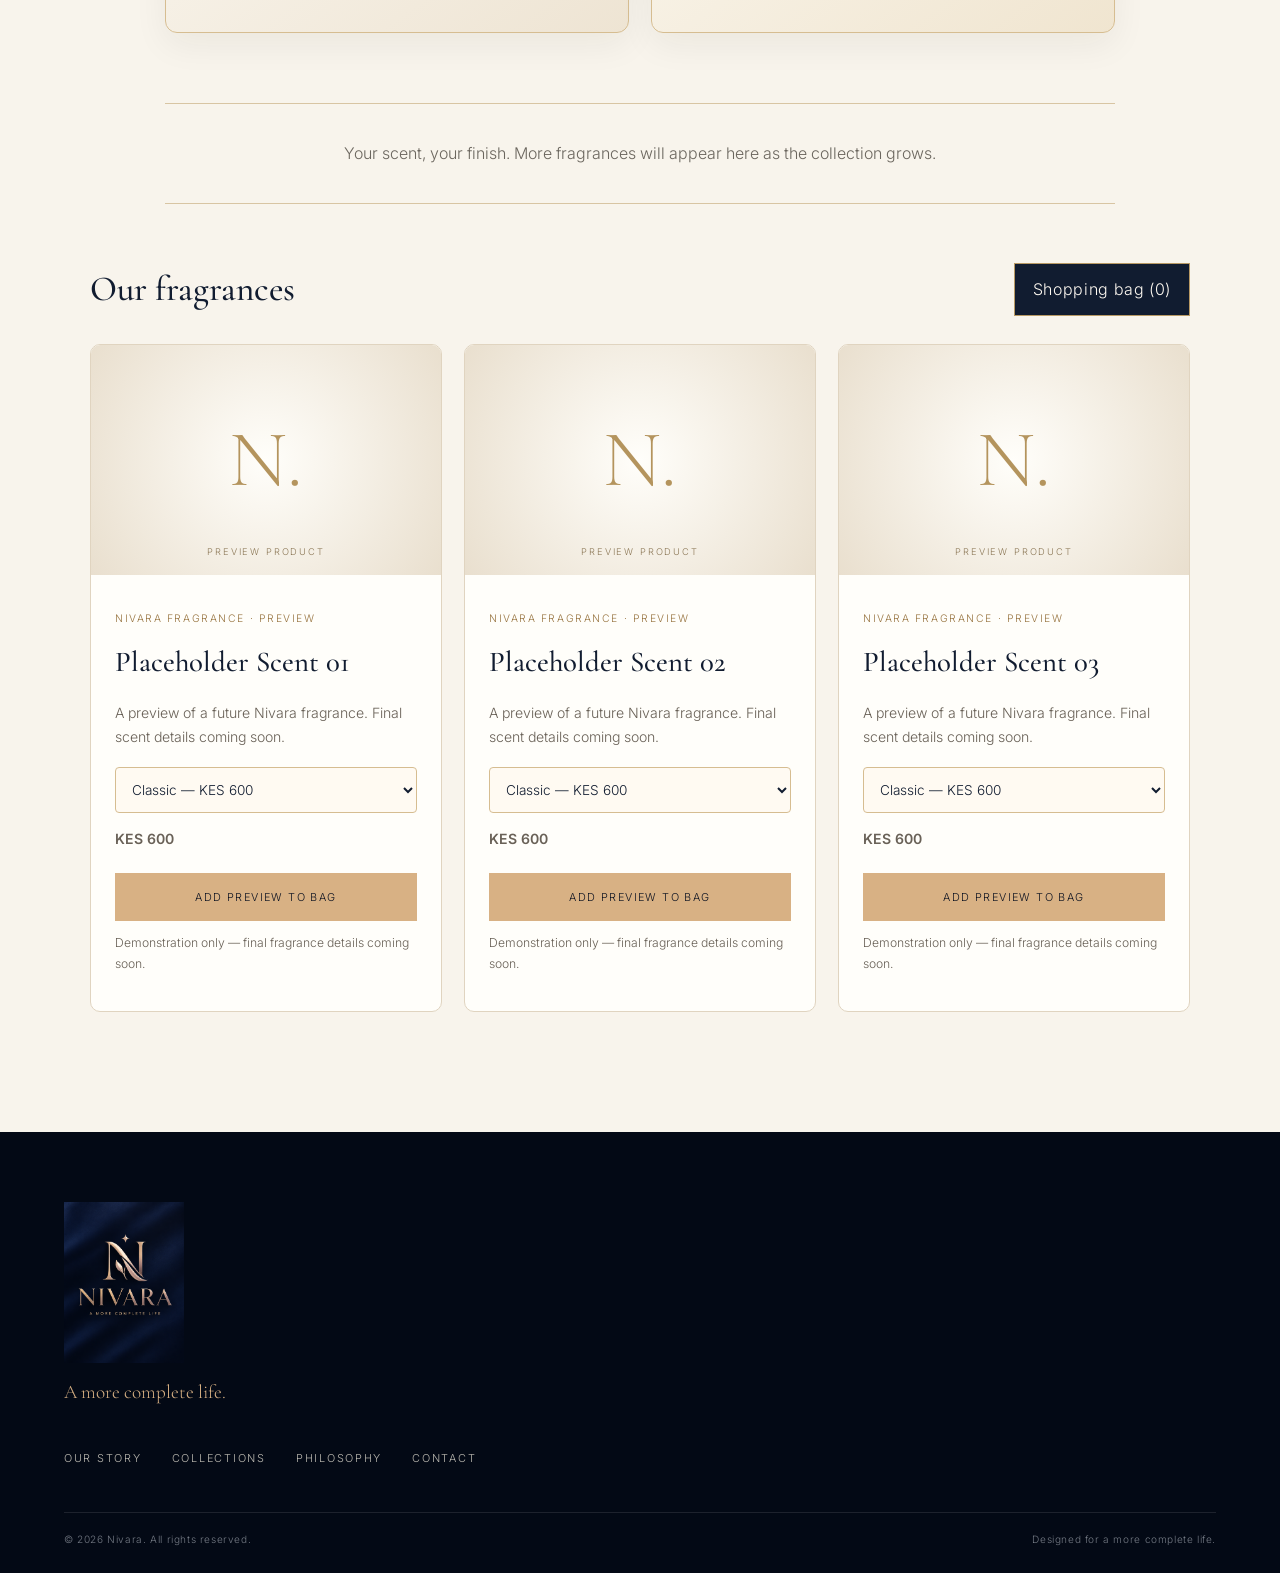
==== commit 60ac5a27: "Add Home link to navigation in index.html" ====
--- a/index.html
+++ b/index.html
@@ -16,13 +16,14 @@
     <a class="brand brand-wordmark" href="#top" aria-label="Nivara home">NIVARA</a>
     <button class="menu-toggle" aria-label="Open menu" aria-expanded="false">☰</button>
     <nav class="nav" aria-label="Main navigation">
+      <a href="index.html">Home</a>
       <a href="#story">Our Story</a>
       <a href="#collections">Collections</a>
-      <a href="#shop">Shop</a>
+      <a href="shop.html">Shop</a>
       <a href="#philosophy">Philosophy</a>
       <a href="#contact">Contact</a>
     </nav>
-    <a class="header-cta" href="#shop">Shop Nivara</a>
+    <a class="header-cta" href="shop.html">Shop Nivara</a>
   </header>
 
   <main>
@@ -73,7 +74,7 @@
 >
             <h3>Fragrance</h3>
             <p>Signature scents created to become part of your presence, your ritual and your memory.</p>
-            <a href="#contact">Explore fragrance <span>→</span></a>
+            <a href="shop.html">Explore fragrance <span>→</span></a>
           </div>
         </article>
 
--- a/style.css
+++ b/style.css
@@ -725,3 +725,60 @@
   color: #756d61;
 }
 
+/* Shopping bag controls: visible and easy to use */
+#cart-panel:not([hidden]) {
+  display: block;
+}
+
+#cart-items {
+  display: block;
+  width: 100%;
+}
+
+.cart-row {
+  display: grid;
+  grid-template-columns: minmax(0, 1fr) auto;
+  align-items: center;
+  gap: 12px;
+  padding: 18px 0;
+  border-bottom: 1px solid #e5dccd;
+}
+
+.quantity-controls {
+  display: flex;
+  align-items: center;
+  gap: 8px;
+}
+
+.quantity-controls button {
+  display: inline-grid;
+  place-items: center;
+  width: 34px;
+  height: 34px;
+  border: 1px solid #b89964;
+  border-radius: 4px;
+  background: #f8f4ec;
+  color: #111c30;
+  font-size: 1.1rem;
+  cursor: pointer;
+}
+
+.remove-item {
+  display: inline-block;
+  padding: 7px 0;
+  border: 0;
+  background: transparent;
+  color: #8d4d3d;
+  text-decoration: underline;
+  cursor: pointer;
+}
+
+@media (max-width: 520px) {
+  .cart-row {
+    grid-template-columns: minmax(0, 1fr);
+  }
+
+  .quantity-controls {
+    justify-content: flex-start;
+  }
+}
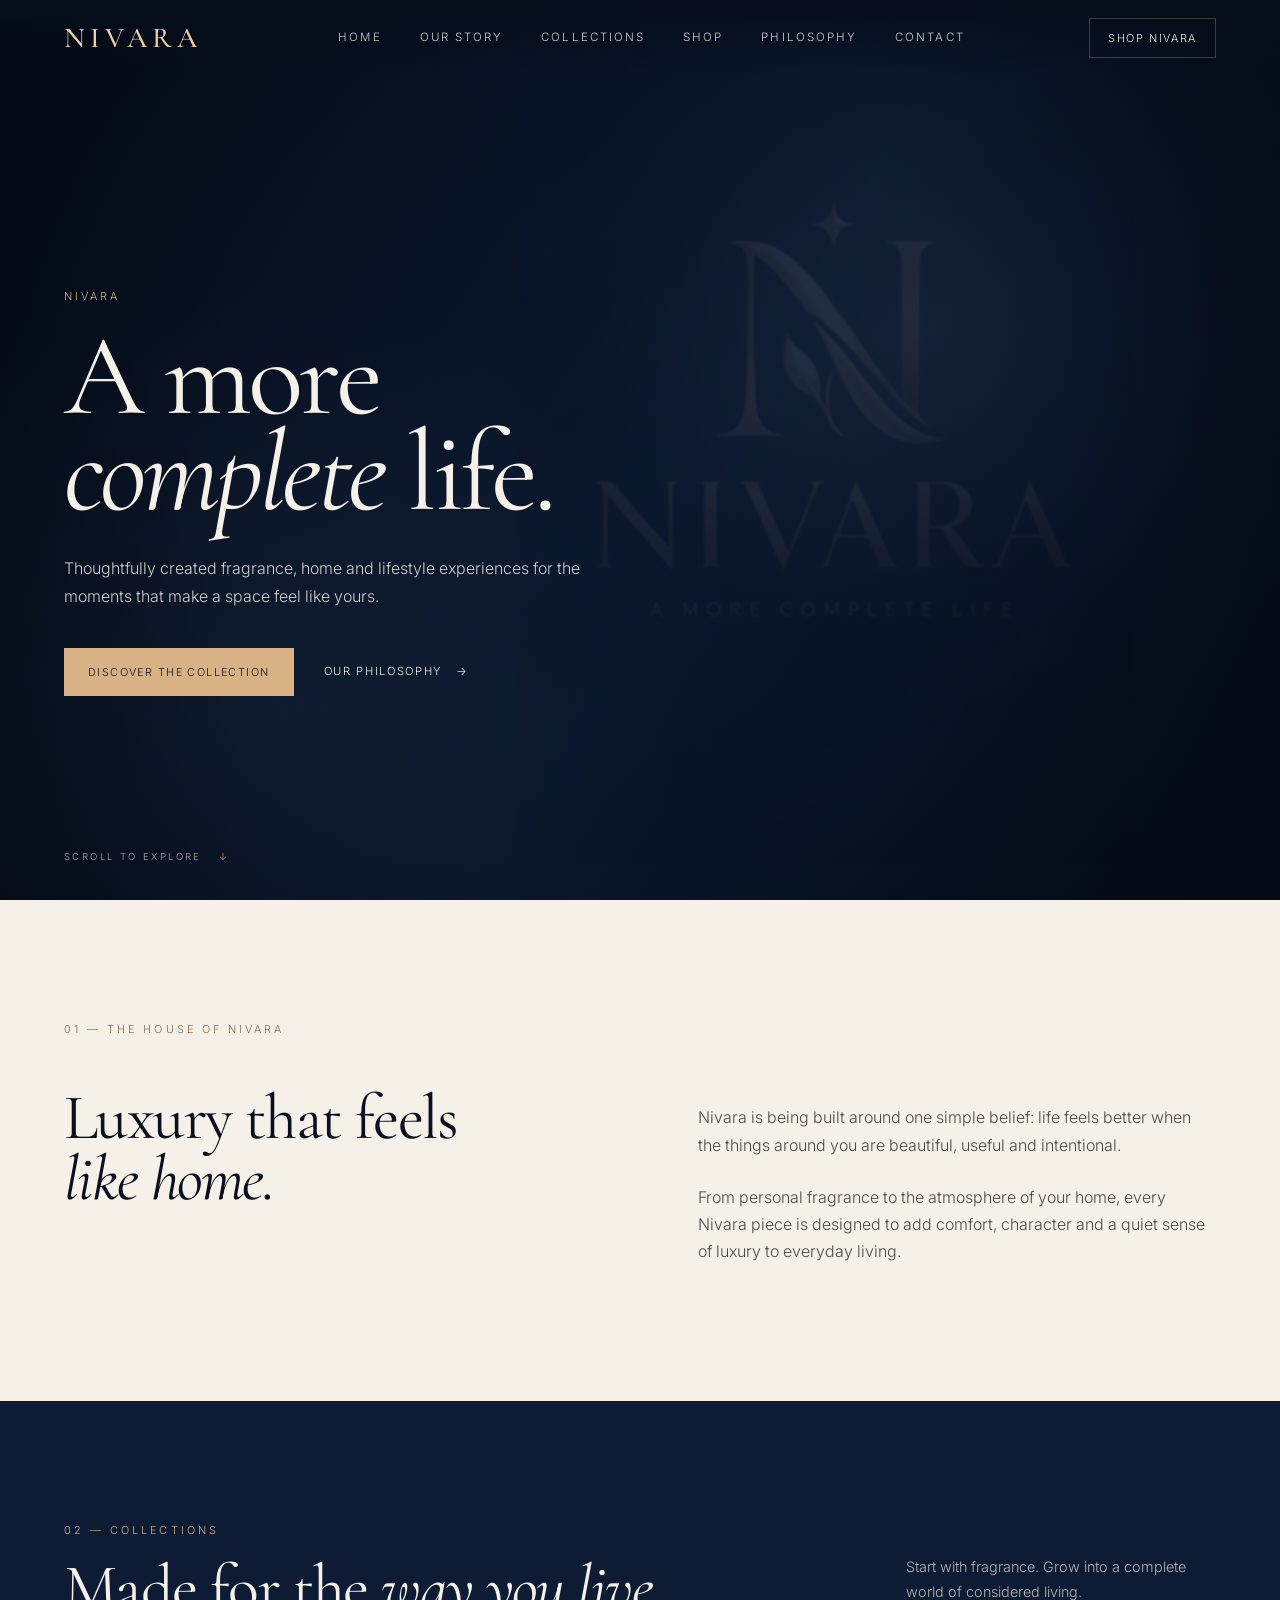
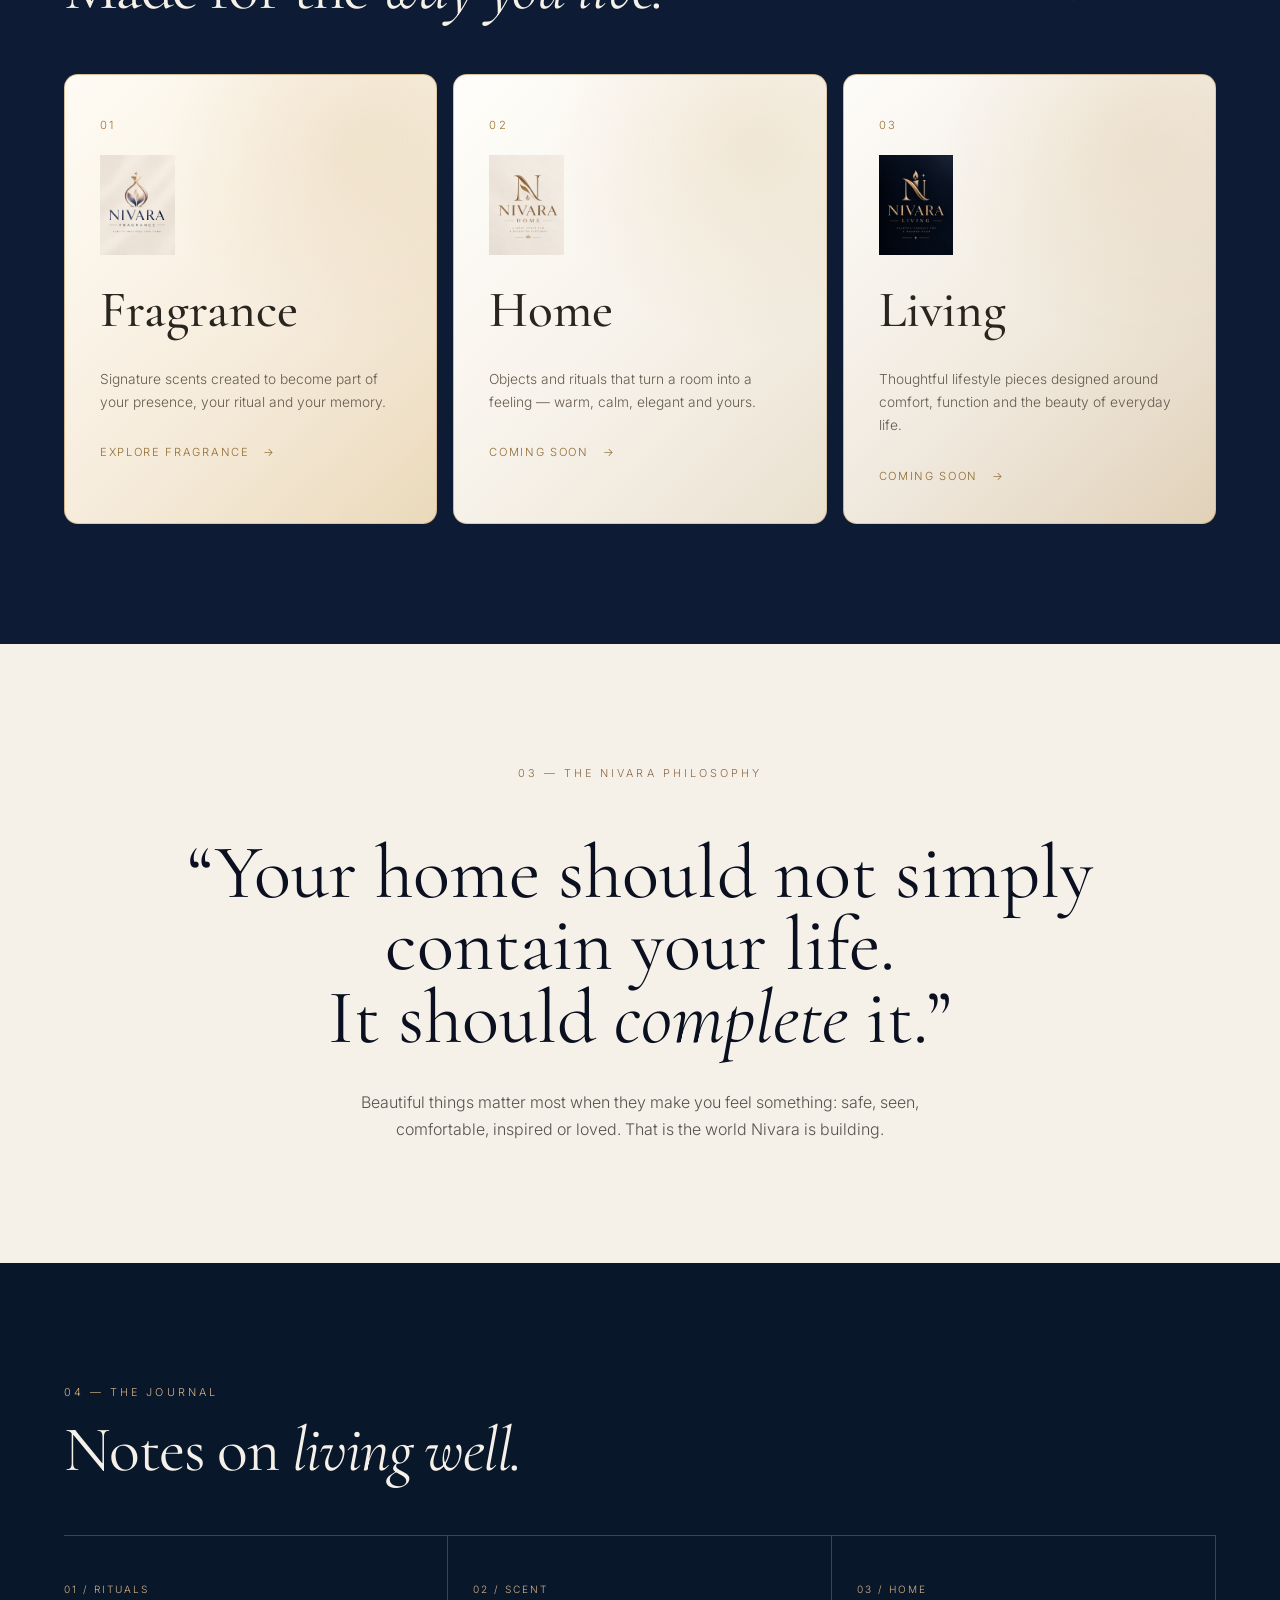
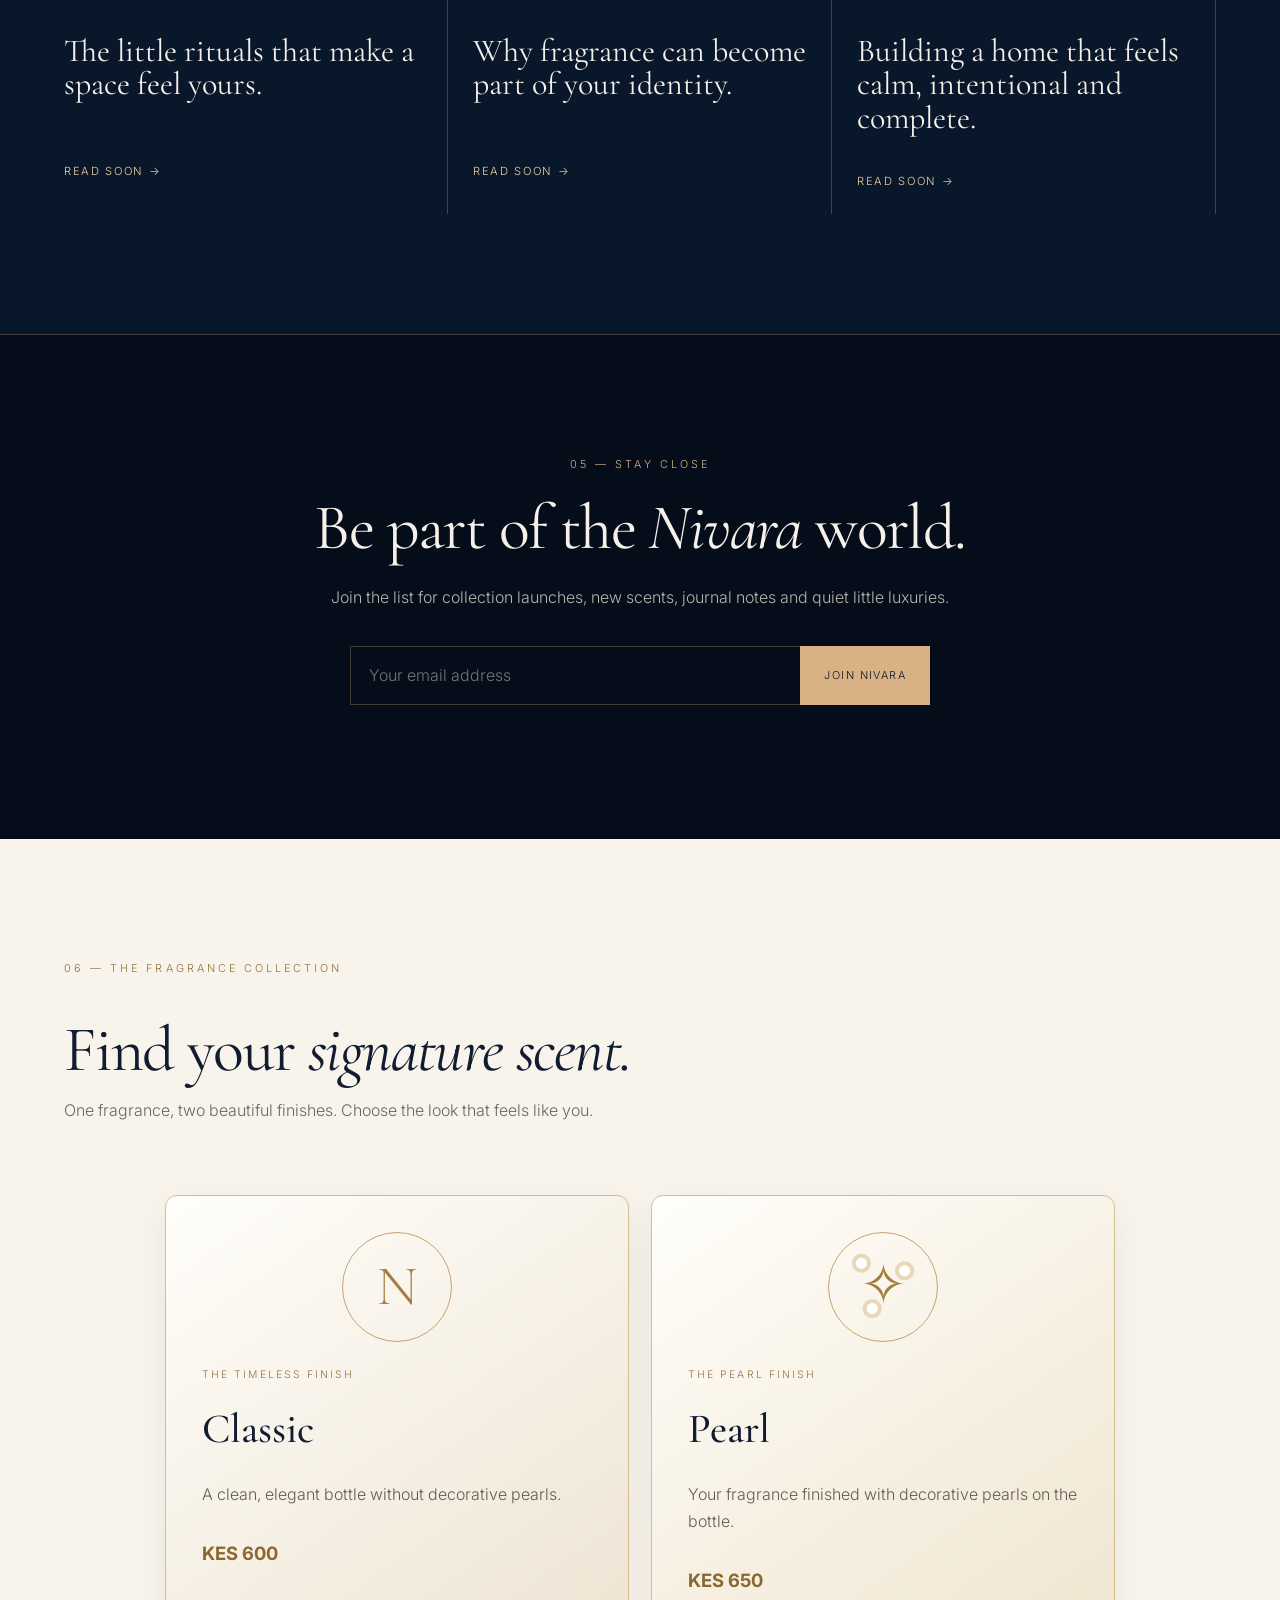
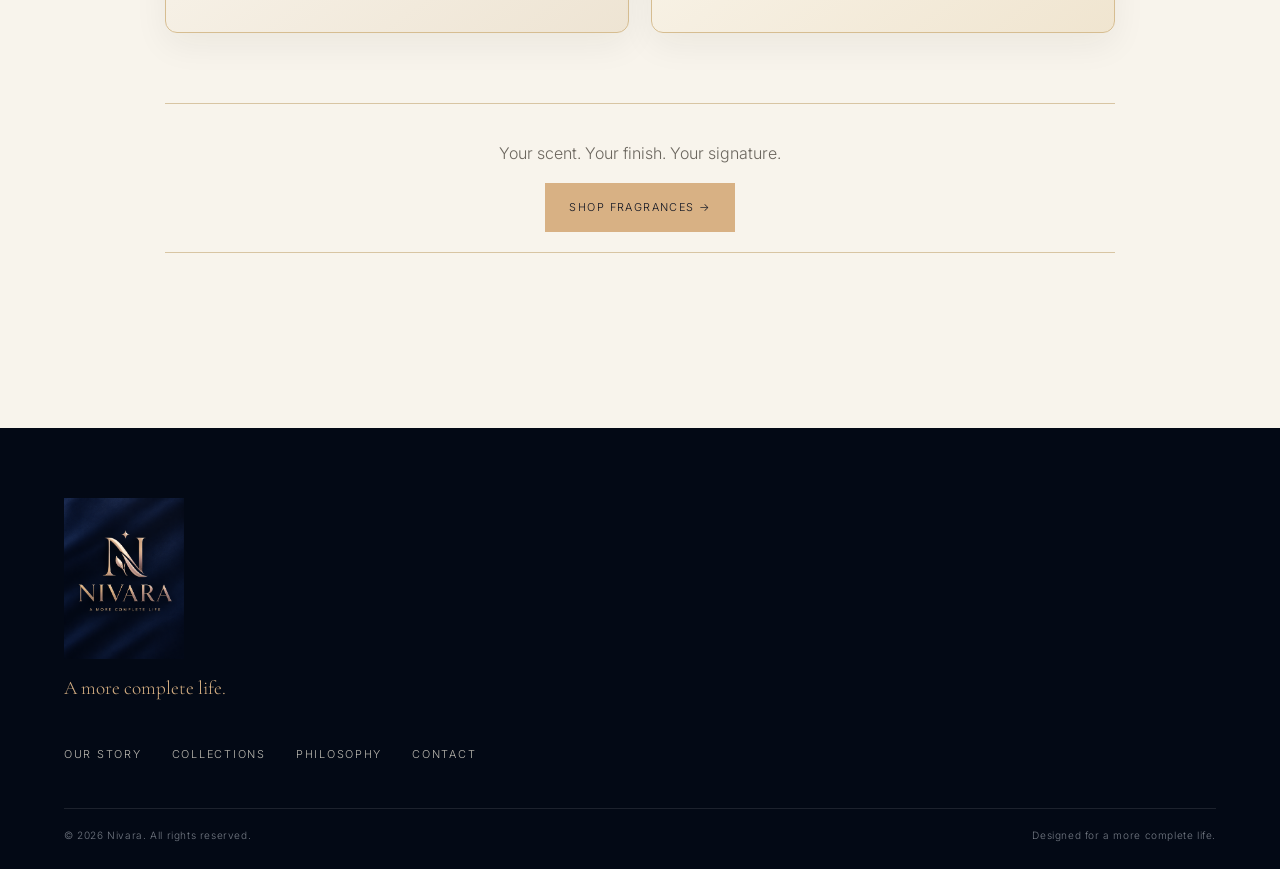
==== commit 1c6c0e2f: "Revise fragrance shop section and update content" ====
--- a/index.html
+++ b/index.html
@@ -156,62 +156,42 @@
       </div>
     </section>
     
-    <!-- NIVARA FRAGRANCE SHOP -->
-    <section class="shop section" id="shop">
-      <div class="section-kicker">06 — THE FRAGRANCE SHOP</div>
-
-      <div class="section-heading">
-        <div>
-          <h2>Find your <em>signature scent.</em></h2>
-          <p>Choose your fragrance, then select the finish that feels like you.</p>
-        </div>
-      </div>
-
-      <div class="finish-guide">
-        <article class="finish-card">
-          <div class="finish-symbol classic-symbol">N</div>
-          <p class="finish-label">THE TIMELESS FINISH</p>
-          <h3>Classic</h3>
-          <p>A clean, elegant bottle without decorative pearls.</p>
-          <strong>KES 600</strong>
-        </article>
-
-        <article class="finish-card pearl-finish">
-          <div class="finish-symbol pearl-symbol">✧</div>
-          <p class="finish-label">THE PEARL FINISH</p>
-          <h3>Pearl</h3>
-          <p>Your fragrance finished with decorative pearls on the bottle.</p>
-          <strong>KES 650</strong>
-        </article>
-      </div>
-
-      <div class="shop-notice">
-        <p>Your scent, your finish. More fragrances will appear here as the collection grows.</p>
-      </div>
-
-      <div class="shop-toolbar">
-        <h3>Our fragrances</h3>
-        <button class="cart-toggle" id="cart-toggle" type="button">
-          Shopping bag (<span id="cart-count">0</span>)
-        </button>
-      </div>
-
-      <div class="product-grid" id="product-grid"></div>
-      <aside class="cart-panel" id="cart-panel" aria-label="Shopping cart" hidden>
-        <div class="cart-heading">
-          <h3>Your shopping bag</h3>
-          <button type="button" id="cart-close" aria-label="Close shopping bag">×</button>
-        </div>
-        <div id="cart-items"></div>
-        <div class="cart-total">
-          <span>Subtotal</span>
-          <strong id="cart-total">KES 0</strong>
-        </div>
-        <p class="cart-note">Delivery charges are not included. Checkout will be added in Phase 2.</p>
-        <button type="button" class="button button-gold" id="continue-shopping">Continue shopping</button>
-      </aside>
-    </section>
-    <!-- END NIVARA FRAGRANCE SHOP -->
+    <!-- NIVARA FRAGRANCE PREVIEW -->
+<section class="shop section" id="shop">
+  <div class="section-kicker">06 — THE FRAGRANCE COLLECTION</div>
+
+  <div class="section-heading">
+    <div>
+      <h2>Find your <em>signature scent.</em></h2>
+      <p>One fragrance, two beautiful finishes. Choose the look that feels like you.</p>
+    </div>
+  </div>
+
+  <div class="finish-guide">
+    <article class="finish-card">
+      <div class="finish-symbol classic-symbol">N</div>
+      <p class="finish-label">THE TIMELESS FINISH</p>
+      <h3>Classic</h3>
+      <p>A clean, elegant bottle without decorative pearls.</p>
+      <strong>KES 600</strong>
+    </article>
+
+    <article class="finish-card pearl-finish">
+      <div class="finish-symbol pearl-symbol">✧</div>
+      <p class="finish-label">THE PEARL FINISH</p>
+      <h3>Pearl</h3>
+      <p>Your fragrance finished with decorative pearls on the bottle.</p>
+      <strong>KES 650</strong>
+    </article>
+  </div>
+
+  <div class="shop-notice">
+    <p>Your scent. Your finish. Your signature.</p>
+    <a class="button button-gold" href="shop.html">Shop Fragrances →</a>
+  </div>
+</section>
+<!-- END NIVARA FRAGRANCE PREVIEW -->
+
   </main>
 
   <footer class="footer">
